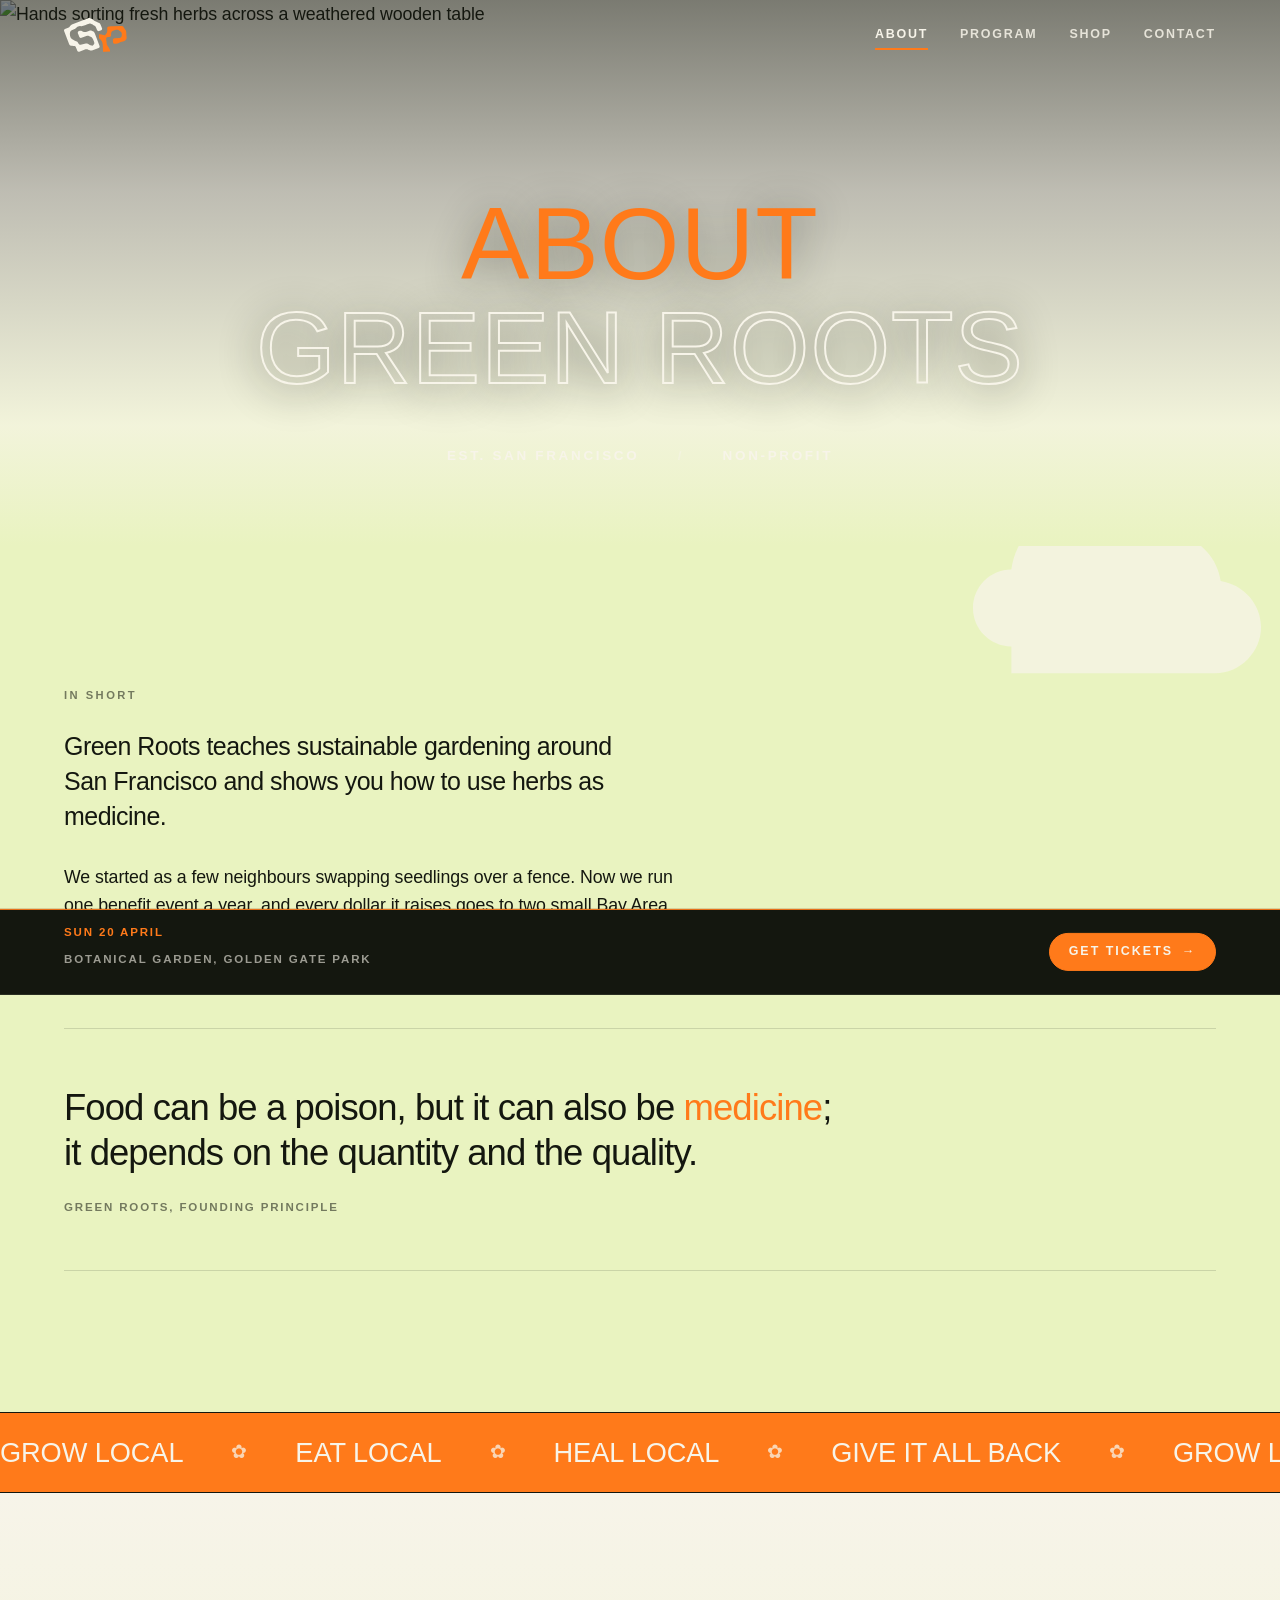
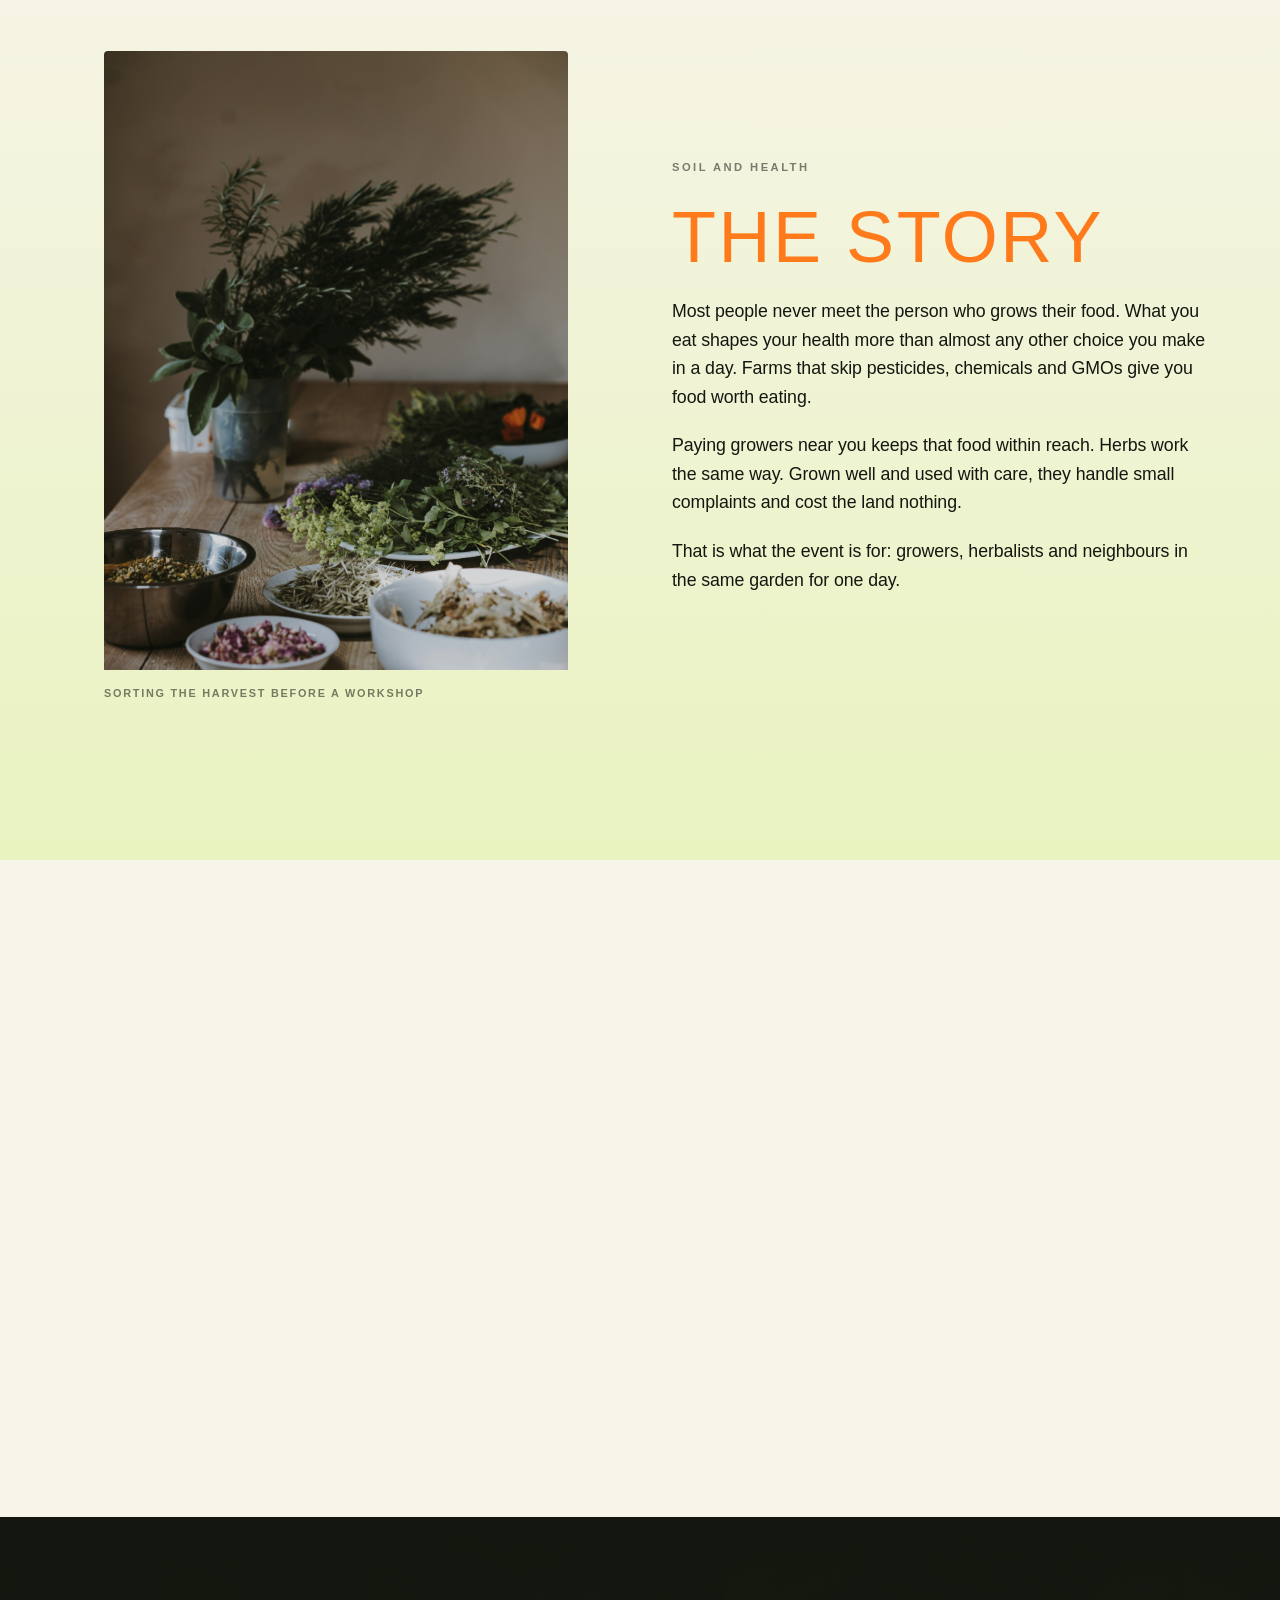
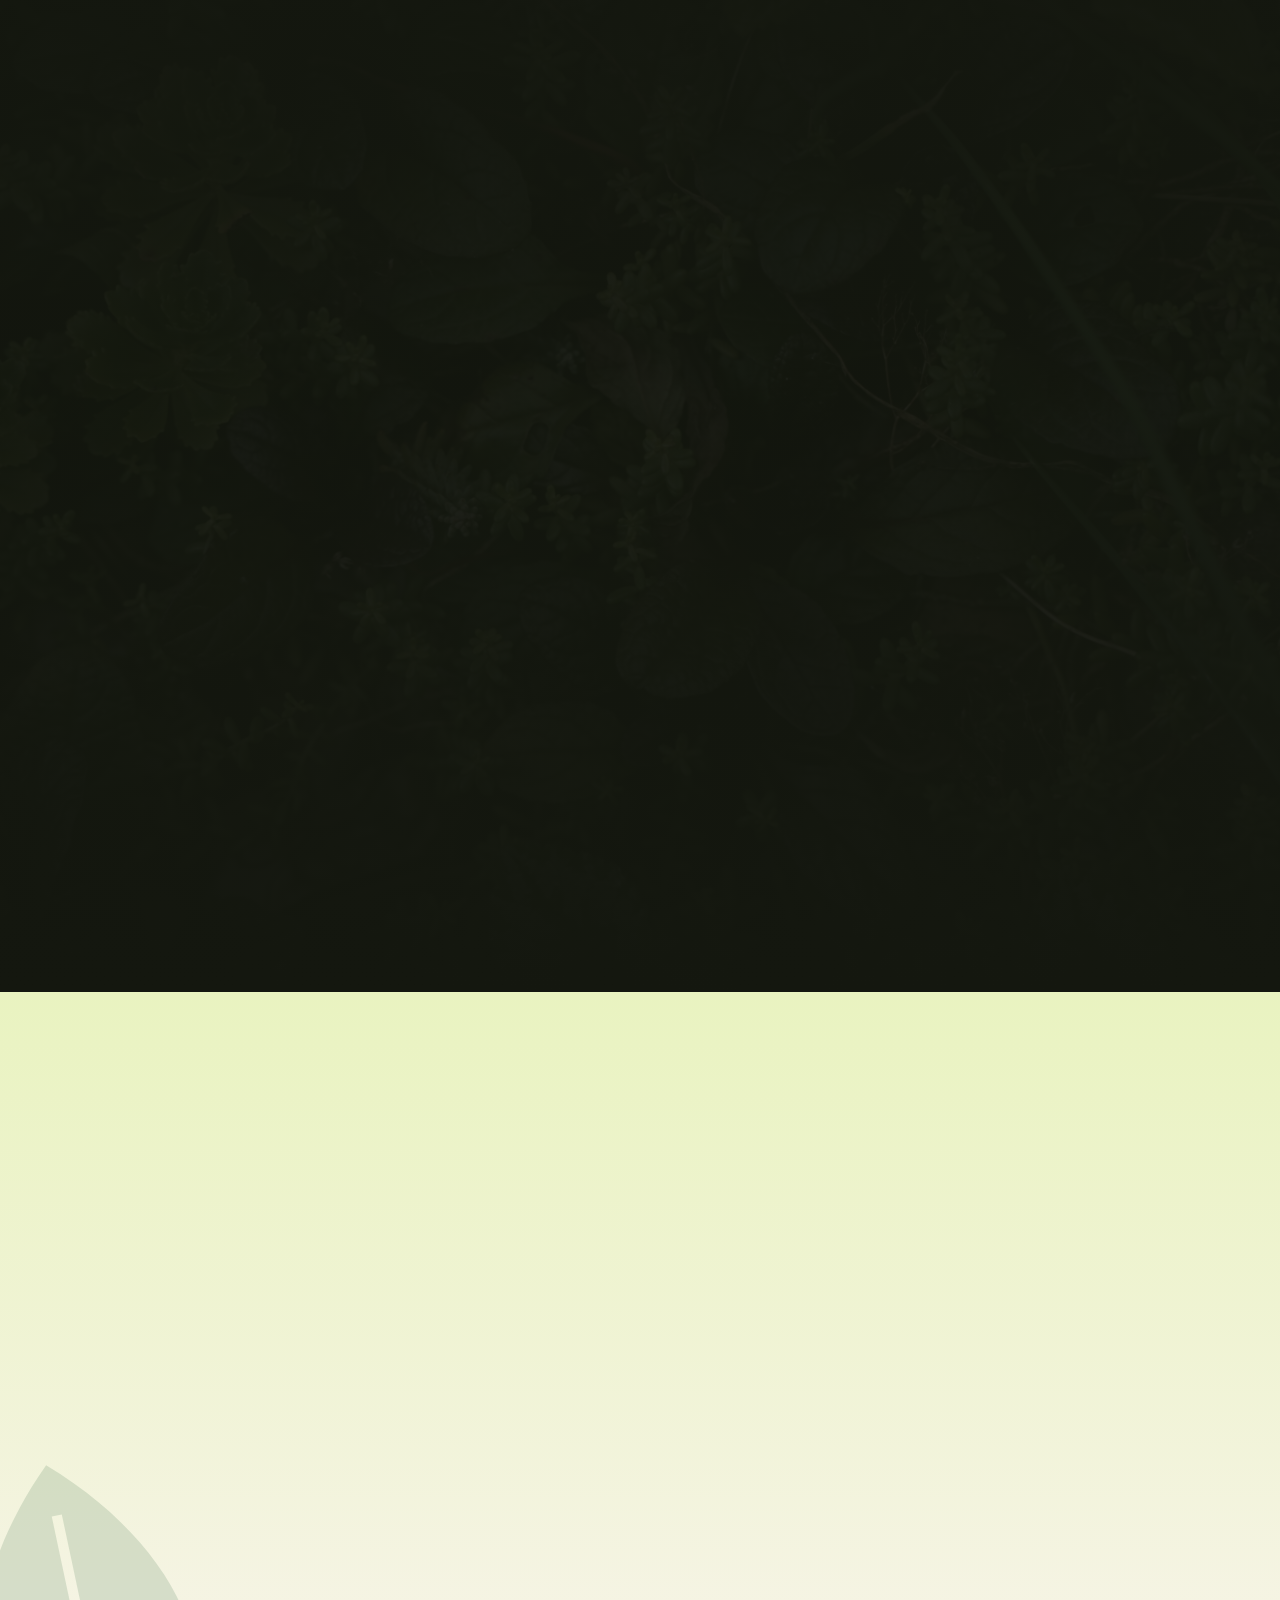
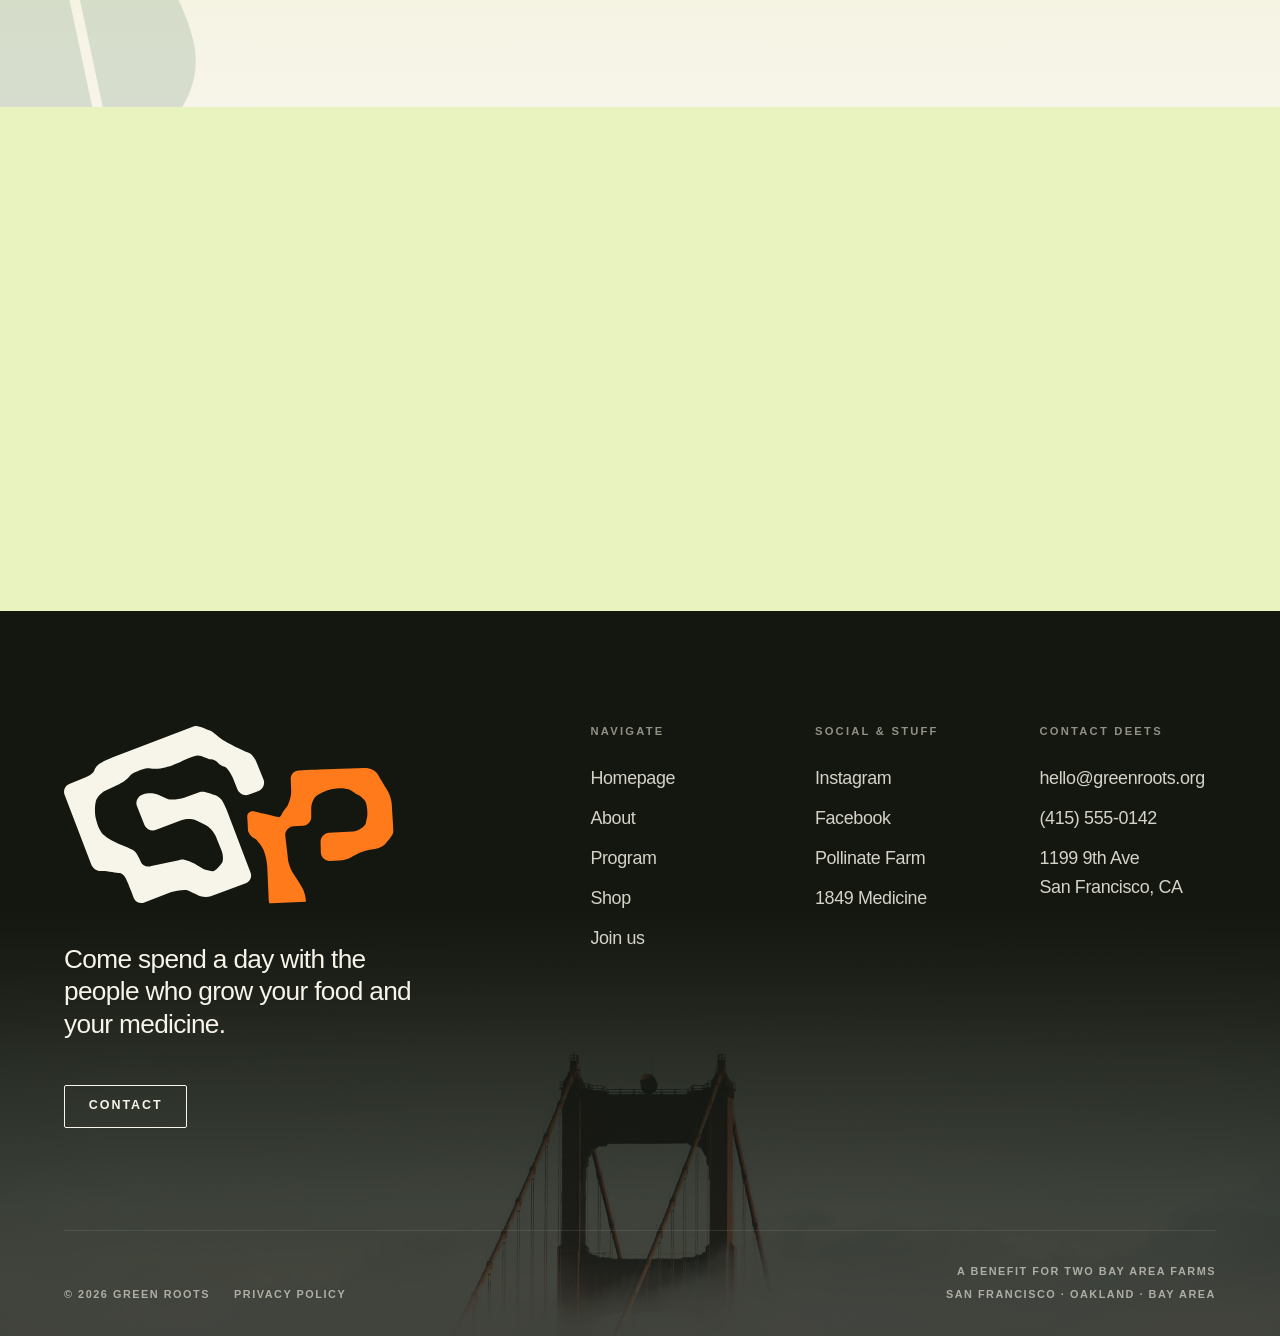
==== about.html @ 8e319bec "commit" ====
<!DOCTYPE html>
<html lang="en">
<head>
<meta charset="utf-8">
<meta name="viewport" content="width=device-width, initial-scale=1">
<title>About Green Roots</title>
<meta name="description" content="Who we are: Green Roots is a Bay Area program for sustainable gardening and medicinal herbs, run with Pollinate Farm & Garden and 1849 Medicine Garden.">

<link rel="preconnect" href="https://use.typekit.net" crossorigin>
<link rel="stylesheet" href="https://use.typekit.net/anp8cvh.css">
<link rel="stylesheet" href="css/style.css">
</head>
<body>

<a class="skip-link" href="#main">Skip to content</a>

<header class="site-header">
  <div class="shell site-header__inner">
    <a class="wordmark" href="index.html"><svg class="logo-mark" viewBox="0 0 403 216" xmlns="http://www.w3.org/2000/svg" aria-hidden="true"><path d="M177.602 40.2857C180.343 40.1155 184.178 41.8651 186.124 44.1801C188.062 46.4888 191.898 48.7928 194.631 49.2989C197.363 49.8049 202.777 58.3507 204.778 63.4679L209.93 76.697C211.926 81.822 217.901 84.8073 223.201 83.3412L236.256 78.3563C241.257 76.054 243.659 70.0044 241.594 64.9007L232.861 43.2488C230.805 38.1515 226.64 33.2227 223.595 32.3083C220.55 31.3938 209.944 26.45 206.105 24.4661C202.275 22.4885 196.08 19.0923 192.357 16.9188C188.634 14.7452 178.912 5.50829 176.008 5.19774C173.104 4.8872 162.658 -1.58758 157.515 0.366983L58.3565 38.0786C53.2131 40.0332 46.4711 43.3689 43.3693 45.4746C40.2676 47.5802 37.2441 51.3341 36.6541 53.8051C36.0641 56.2761 31.4075 59.9788 26.3101 62.0352L6.35926 70.1017C1.26192 72.1582 -1.30574 78.0473 0.662883 83.1892L32.8975 167.425C34.8584 172.56 40.3673 176.262 45.1229 175.642C49.8862 175.027 64.3965 177.989 67.0154 178.016C69.6343 178.043 73.1918 181.023 74.889 184.644C76.5926 188.256 79.5816 195.425 81.5362 200.569L84.3103 207.859C86.2648 213.003 92.0647 215.601 97.2004 213.64L129.188 201.398C134.323 199.437 143.011 198.21 148.491 198.68C148.491 198.68 148.685 198.696 153.961 200.972C159.274 203.265 160.163 203.884 160.163 203.884C164.676 207.034 172.579 208.043 177.735 206.137L220.153 190.411C225.315 188.498 227.923 182.732 225.969 177.589L197.859 103.803C195.898 98.6668 192.831 92.3235 191.033 89.716C189.234 87.1085 185.425 84.3751 182.557 83.6557C179.689 82.9362 169.771 78.1271 164.597 79.9924L145.431 86.9184C140.257 88.7837 131.58 89.6328 126.141 88.8099L114.708 83.5038C109.707 81.2067 101.391 80.8808 96.2267 82.7665L94.8157 83.2823C89.6509 85.168 86.5992 91.0504 88.0449 96.3603L97.6584 120.402C100.157 125.304 106.4 127.722 111.543 125.767L141.982 114.225C147.126 112.271 154.457 112.016 158.281 113.653C162.104 115.29 168.445 118.302 172.374 120.347C176.304 122.393 181.373 128.159 183.655 133.169L191.124 151.604C192.955 156.788 192.969 163.242 191.165 165.938C189.362 168.634 182.836 176.526 180.166 176.006C177.49 175.494 173.03 174.513 170.243 173.821C167.456 173.129 158.998 166.903 156.508 165.988C154.023 165.065 143.886 159.845 139.122 162.585L105.779 169.565C100.676 171.629 94.8374 169.141 92.7873 164.036L92.0299 162.146C89.9798 157.04 86.4793 151.865 84.241 150.64C82.0027 149.414 72.895 145.559 68.8197 143.962C64.7444 142.366 57.6002 138.663 52.9461 135.732C52.9461 135.732 52.0865 135.189 48.5644 132.276C40.7568 125.806 37.9756 109.182 37.9756 109.182C37.0727 103.759 37.3413 95.5769 38.5824 91.0195C39.8299 86.4543 44.9103 80.8026 49.8848 78.4532L67.2347 70.258C72.2093 67.9086 77.8758 63.4544 79.8307 60.3657C81.7856 57.277 95.4231 51.6061 100.908 51.2299C100.908 51.2299 102.1 51.142 107.662 51.7175C123.561 53.3336 144.507 41.901 144.507 41.901C149.339 39.2679 156.859 36.5126 161.225 35.7689C165.591 35.0252 174.857 40.4776 177.598 40.3075L177.602 40.2857Z"/><g clip-path="url(#clip-hdr-a)"><path class="is-accent" d="M236.792 142.304C240.543 147.275 241.913 150.678 241.913 150.678C243.968 155.783 245.858 164.449 246.098 169.944L247.936 211.043C248.176 216.537 252.879 221.296 258.368 221.617L261.338 221.787C266.827 222.108 275.779 221.726 281.22 220.948L282.881 220.705C288.323 219.927 292.861 216.355 292.955 212.777C293.048 209.2 291.702 202.913 289.961 198.795C288.22 194.687 279.726 181.515 277.605 178.565C275.484 175.615 272.745 168.818 271.529 163.456L267.872 132.026C267.972 126.527 272.548 121.742 278.038 121.392L289.477 120.661C294.967 120.311 299.431 115.521 299.411 110.027L299.365 100.04C299.334 94.5356 302.09 87.7288 305.489 84.8975C308.879 82.0667 316.003 78.5821 321.316 77.1586C321.316 77.1586 338.936 72.4242 348.212 78.5347L353.355 81.9233C358.422 83.7937 363.841 88.4713 365.391 92.3173C366.94 96.1633 367.774 103.794 367.223 109.263L365.233 118.689C362.385 123.388 355.558 127.491 350.066 127.801L321.079 129.419C315.588 129.729 310.911 134.478 310.681 139.973L311.038 153.861C311.587 159.332 316.529 163.62 322.024 163.38L332.025 162.943C337.52 162.712 344.646 160.859 347.86 158.827C351.074 156.794 361.959 151.183 367.399 150.365L375.851 149.094C381.291 148.276 387.175 145.506 388.925 142.937C390.696 140.398 399.245 132.196 398.905 126.706L396.925 94.7018C396.585 89.2114 393.903 81.2309 390.975 76.9748C388.046 72.7087 380.928 59.6572 378.304 56.3988C375.679 53.1404 369.033 50.6284 363.536 50.8187L309.045 52.6814C303.548 52.8717 294.556 53.255 289.064 53.5453L284.17 53.7993C278.678 54.0896 274.35 58.8132 274.56 64.3092L275.109 78.699C275.32 84.195 273.162 92.5373 270.315 97.2462C270.315 97.2462 269.401 98.7676 266.283 102.327C264.625 104.221 262.598 110.756 260.24 110.389C256.047 109.722 230.854 103.576 230.854 103.576C225.512 102.269 221.348 105.704 221.608 111.198L222.181 123.384C222.442 128.878 226.898 134.879 232.074 136.725C232.074 136.725 232.765 136.975 236.781 142.294L236.792 142.304Z"/></g><defs><clipPath id="clip-hdr-a"><rect width="167.33" height="176.45" transform="translate(395.5 40.8594) rotate(87.4958)"/></clipPath></defs></svg><span class="sr-only">Green Roots</span></a>

    <nav class="site-nav" id="site-nav" aria-label="Primary">
      <a href="about.html" aria-current="page">About</a>
      <a href="index.html#program">Program</a>
      <a href="index.html#shop">Shop</a>
      <a href="#contact">Contact</a>
    </nav>

    <button class="nav-toggle" type="button" aria-expanded="false" aria-controls="site-nav" aria-label="Menu">
      <span></span>
    </button>
  </div>
</header>

<main id="main">

  <!-- ============================ HERO ============================ -->
  <section class="hero hero--compact">
    <div class="hero__media">
      <img src="img/hero_image.png" alt="Hands sorting fresh herbs across a weathered wooden table" fetchpriority="high">
    </div>

    <div class="shell hero__inner">
      <h1 class="hero__title">
        <span>About</span>
        <span class="is-outline">Green Roots</span>
      </h1>
      <p class="hero__meta"><span>Est. San Francisco</span><span>Non-profit</span></p>
    </div>
  </section>

  <!-- ============================ INTRO ============================ -->
  <section class="band band--lime">
    <svg class="motif motif--fog-tr" viewBox="0 0 200 90" aria-hidden="true">
      <path fill="currentColor" d="M20 70C9 70 0 61 0 50s9-20 20-20C22 13 36 0 53 0c12 0 23 7 29 17 5-4 11-6 18-6 15 0 27 11 29 25 12 2 21 12 21 24 0 13-11 24-24 24H20z"></path>
    </svg>
    <div class="shell">
      <div class="split split--offset">
        <div class="split__body" style="grid-column: 1 / span 7" data-reveal>
          <span class="eyebrow">In short</span>
          <p class="lede">Green Roots teaches sustainable gardening around San&nbsp;Francisco and shows you how to use herbs as medicine.</p>
          <p>We started as a few neighbours swapping seedlings over a fence. Now we run one benefit event a year, and every dollar it raises goes to two small Bay Area farms.</p>
        </div>
      </div>

      <blockquote class="pullquote" style="margin-top: clamp(3rem, 7vw, 5rem)" data-reveal>
        Food can be a poison, but it can also be <em>medicine</em>; it depends on the quantity and the quality.
        <footer>Green Roots, founding principle</footer>
      </blockquote>
    </div>
  </section>

  <div class="marquee" aria-hidden="true">
    <div class="marquee__track">
      <span class="marquee__item">Grow local</span>
      <span class="marquee__item">Eat local</span>
      <span class="marquee__item">Heal local</span>
      <span class="marquee__item">Give it all back</span>
      <span class="marquee__item">Grow local</span>
      <span class="marquee__item">Eat local</span>
      <span class="marquee__item">Heal local</span>
      <span class="marquee__item">Give it all back</span>
    </div>
  </div>

  <!-- ============================ STORY ============================ -->
  <section class="band band--fade-cream">
    <div class="shell">
      <div class="split">
        <div class="split__media" data-reveal>
          <figure class="figure figure--tall">
            <img src="img/rawherbs.jpg" alt="Bowls of dried herbs and cut rosemary and sage on a wooden table">
            <figcaption class="figure__caption">Sorting the harvest before a workshop</figcaption>
          </figure>
        </div>

        <div class="split__body" data-reveal data-reveal-delay="120">
          <span class="eyebrow">Soil and health</span>
          <h2 class="section-title" style="margin-bottom:1.5rem">The story</h2>
          <p>Most people never meet the person who grows their food. What you eat shapes your health more than almost any other choice you make in a day. Farms that skip pesticides, chemicals and GMOs give you food worth eating.</p>
          <p>Paying growers near you keeps that food within reach. Herbs work the same way. Grown well and used with care, they handle small complaints and cost the land nothing.</p>
          <p>That is what the event is for: growers, herbalists and neighbours in the same garden for one day.</p>
        </div>
      </div>
    </div>
  </section>

  <!-- ============================ VALUES ============================ -->
  <section class="band band--cream">
    <div class="shell">
      <div class="band__head band__head--center" data-reveal>
        <span class="eyebrow">How we work</span>
        <h2 class="section-title section-title--green">Our values</h2>
      </div>

      <div class="facts" data-reveal>
        <div class="fact">
          <span class="fact__num">01</span>
          <span class="fact__label">No pesticides, chemicals or GMOs</span>
        </div>
        <div class="fact">
          <span class="fact__num">02</span>
          <span class="fact__label">Permaculture growing methods</span>
        </div>
        <div class="fact">
          <span class="fact__num">03</span>
          <span class="fact__label">Workshops are free to attend</span>
        </div>
        <div class="fact">
          <span class="fact__num">04</span>
          <span class="fact__label">Every dollar back to the farms</span>
        </div>
      </div>
    </div>
  </section>

  <!-- ============================ SPEAKERS ============================ -->
  <section class="band band--ink band--texture" id="speakers">
    <div class="shell">
      <div class="band__head" data-reveal>
        <span class="eyebrow eyebrow--cream">Speakers</span>
        <h2 class="section-title section-title--cream">The people behind it</h2>
      </div>

      <div class="speakers">
        <article class="speaker" data-reveal>
          <div class="speaker__portrait">
            <img src="img/Yolanda Burell.png" alt="Portrait of Yolanda Burell">
          </div>
          <div>
            <h3 class="speaker__name">Yolanda Burell</h3>
            <p class="speaker__role">Farmer · Owner, Pollinate Farm &amp; Garden</p>
            <p>Yolanda farms in Oakland and owns Pollinate Farm &amp; Garden. She grows food, feed and flowers on an urban homestead, and she will show you that a backyard, a balcony or a strip of sidewalk is enough to start with.</p>
            <p>At the event she leads the small-plot growing lecture and the afternoon soil clinic.</p>
          </div>
        </article>

        <article class="speaker" data-reveal data-reveal-delay="140">
          <div class="speaker__portrait">
            <img src="img/Bonnie Rose Weaver.png" alt="Portrait of Bonnie Rose Weaver">
          </div>
          <div>
            <h3 class="speaker__name">Bonnie Rose Weaver</h3>
            <p class="speaker__role">Herbalist · Owner, 1849 Medicine Garden</p>
            <p>Bonnie is a herbalist and owns 1849 Medicine Garden. She grows and wildcrafts the plants she makes medicine from, all within a few miles of the city. She also teaches people to name what is already growing around them.</p>
            <p>At the event she runs herb identification and the tincture-making workshop.</p>
          </div>
        </article>
      </div>
    </div>
  </section>

  <!-- ============================ PARTNERS ============================ -->
  <section class="band band--fade-lime">
    <svg class="motif motif--leaf-bl" viewBox="0 0 100 120" aria-hidden="true">
      <path fill="currentColor" d="M50 2C22 28 8 58 8 82c0 21 19 36 42 36s42-15 42-36C92 58 78 28 50 2zm2 20v94h-4V22h4z"></path>
    </svg>
    <div class="shell">
      <div class="band__head band__head--center" data-reveal>
        <span class="eyebrow">The farms</span>
        <h2 class="section-title">Who we work with</h2>
        <p style="margin:1.5rem auto 0; text-align:center">Ticket and merchandise money goes to these three organizations.</p>
      </div>

      <div class="partners" data-reveal>
        <a class="partner" href="#contact">
          <span class="partner__name">Pollinate Farm &amp; Garden</span>
          <span class="partner__meta">Oakland, CA / Urban farm supply</span>
        </a>
        <a class="partner" href="#contact">
          <span class="partner__name">1849 Medicine Garden</span>
          <span class="partner__meta">San Francisco, CA / Herbal medicine</span>
        </a>
        <a class="partner" href="#contact">
          <span class="partner__name">SF Botanical Garden</span>
          <span class="partner__meta">Golden Gate Park / Host venue</span>
        </a>
      </div>
    </div>
  </section>

  <!-- ============================ JOIN US ============================ -->
  <section class="band band--lime" id="join">
    <div class="shell">
      <div class="join">
        <div class="join__aside" data-reveal>
          <span class="eyebrow">Who it is for</span>
          <p class="join__date">Sunday<br>20 April</p>
          <p style="margin-top:1.25rem"><a class="btn btn--solid" href="index.html#program">See the program <span class="btn__arrow" aria-hidden="true">&rarr;</span></a></p>
        </div>

        <div class="join__body" data-reveal data-reveal-delay="120">
          <p class="lede">Come whether you live here or you are passing through. You need no gardening experience.</p>
          <p>We take over the Botanical Garden in Golden Gate Park for a day of workshops, lectures and activities for every age.</p>
        </div>
      </div>
    </div>
  </section>

</main>

<!-- ============================ FOOTER ============================ -->
<footer class="site-footer" id="contact">
  <div class="site-footer__bridge" aria-hidden="true">
    <img src="img/footer_image.png" alt="">
  </div>

  <div class="shell">
    <div class="footer-top">
      <div class="footer-brand">
        <h2 class="sr-only">Green Roots</h2>
        <svg class="footer-brand__logo" viewBox="0 0 403 216" xmlns="http://www.w3.org/2000/svg" aria-hidden="true"><path d="M177.602 40.2857C180.343 40.1155 184.178 41.8651 186.124 44.1801C188.062 46.4888 191.898 48.7928 194.631 49.2989C197.363 49.8049 202.777 58.3507 204.778 63.4679L209.93 76.697C211.926 81.822 217.901 84.8073 223.201 83.3412L236.256 78.3563C241.257 76.054 243.659 70.0044 241.594 64.9007L232.861 43.2488C230.805 38.1515 226.64 33.2227 223.595 32.3083C220.55 31.3938 209.944 26.45 206.105 24.4661C202.275 22.4885 196.08 19.0923 192.357 16.9188C188.634 14.7452 178.912 5.50829 176.008 5.19774C173.104 4.8872 162.658 -1.58758 157.515 0.366983L58.3565 38.0786C53.2131 40.0332 46.4711 43.3689 43.3693 45.4746C40.2676 47.5802 37.2441 51.3341 36.6541 53.8051C36.0641 56.2761 31.4075 59.9788 26.3101 62.0352L6.35926 70.1017C1.26192 72.1582 -1.30574 78.0473 0.662883 83.1892L32.8975 167.425C34.8584 172.56 40.3673 176.262 45.1229 175.642C49.8862 175.027 64.3965 177.989 67.0154 178.016C69.6343 178.043 73.1918 181.023 74.889 184.644C76.5926 188.256 79.5816 195.425 81.5362 200.569L84.3103 207.859C86.2648 213.003 92.0647 215.601 97.2004 213.64L129.188 201.398C134.323 199.437 143.011 198.21 148.491 198.68C148.491 198.68 148.685 198.696 153.961 200.972C159.274 203.265 160.163 203.884 160.163 203.884C164.676 207.034 172.579 208.043 177.735 206.137L220.153 190.411C225.315 188.498 227.923 182.732 225.969 177.589L197.859 103.803C195.898 98.6668 192.831 92.3235 191.033 89.716C189.234 87.1085 185.425 84.3751 182.557 83.6557C179.689 82.9362 169.771 78.1271 164.597 79.9924L145.431 86.9184C140.257 88.7837 131.58 89.6328 126.141 88.8099L114.708 83.5038C109.707 81.2067 101.391 80.8808 96.2267 82.7665L94.8157 83.2823C89.6509 85.168 86.5992 91.0504 88.0449 96.3603L97.6584 120.402C100.157 125.304 106.4 127.722 111.543 125.767L141.982 114.225C147.126 112.271 154.457 112.016 158.281 113.653C162.104 115.29 168.445 118.302 172.374 120.347C176.304 122.393 181.373 128.159 183.655 133.169L191.124 151.604C192.955 156.788 192.969 163.242 191.165 165.938C189.362 168.634 182.836 176.526 180.166 176.006C177.49 175.494 173.03 174.513 170.243 173.821C167.456 173.129 158.998 166.903 156.508 165.988C154.023 165.065 143.886 159.845 139.122 162.585L105.779 169.565C100.676 171.629 94.8374 169.141 92.7873 164.036L92.0299 162.146C89.9798 157.04 86.4793 151.865 84.241 150.64C82.0027 149.414 72.895 145.559 68.8197 143.962C64.7444 142.366 57.6002 138.663 52.9461 135.732C52.9461 135.732 52.0865 135.189 48.5644 132.276C40.7568 125.806 37.9756 109.182 37.9756 109.182C37.0727 103.759 37.3413 95.5769 38.5824 91.0195C39.8299 86.4543 44.9103 80.8026 49.8848 78.4532L67.2347 70.258C72.2093 67.9086 77.8758 63.4544 79.8307 60.3657C81.7856 57.277 95.4231 51.6061 100.908 51.2299C100.908 51.2299 102.1 51.142 107.662 51.7175C123.561 53.3336 144.507 41.901 144.507 41.901C149.339 39.2679 156.859 36.5126 161.225 35.7689C165.591 35.0252 174.857 40.4776 177.598 40.3075L177.602 40.2857Z"/><g clip-path="url(#clip-ftr-a)"><path class="is-accent" d="M236.792 142.304C240.543 147.275 241.913 150.678 241.913 150.678C243.968 155.783 245.858 164.449 246.098 169.944L247.936 211.043C248.176 216.537 252.879 221.296 258.368 221.617L261.338 221.787C266.827 222.108 275.779 221.726 281.22 220.948L282.881 220.705C288.323 219.927 292.861 216.355 292.955 212.777C293.048 209.2 291.702 202.913 289.961 198.795C288.22 194.687 279.726 181.515 277.605 178.565C275.484 175.615 272.745 168.818 271.529 163.456L267.872 132.026C267.972 126.527 272.548 121.742 278.038 121.392L289.477 120.661C294.967 120.311 299.431 115.521 299.411 110.027L299.365 100.04C299.334 94.5356 302.09 87.7288 305.489 84.8975C308.879 82.0667 316.003 78.5821 321.316 77.1586C321.316 77.1586 338.936 72.4242 348.212 78.5347L353.355 81.9233C358.422 83.7937 363.841 88.4713 365.391 92.3173C366.94 96.1633 367.774 103.794 367.223 109.263L365.233 118.689C362.385 123.388 355.558 127.491 350.066 127.801L321.079 129.419C315.588 129.729 310.911 134.478 310.681 139.973L311.038 153.861C311.587 159.332 316.529 163.62 322.024 163.38L332.025 162.943C337.52 162.712 344.646 160.859 347.86 158.827C351.074 156.794 361.959 151.183 367.399 150.365L375.851 149.094C381.291 148.276 387.175 145.506 388.925 142.937C390.696 140.398 399.245 132.196 398.905 126.706L396.925 94.7018C396.585 89.2114 393.903 81.2309 390.975 76.9748C388.046 72.7087 380.928 59.6572 378.304 56.3988C375.679 53.1404 369.033 50.6284 363.536 50.8187L309.045 52.6814C303.548 52.8717 294.556 53.255 289.064 53.5453L284.17 53.7993C278.678 54.0896 274.35 58.8132 274.56 64.3092L275.109 78.699C275.32 84.195 273.162 92.5373 270.315 97.2462C270.315 97.2462 269.401 98.7676 266.283 102.327C264.625 104.221 262.598 110.756 260.24 110.389C256.047 109.722 230.854 103.576 230.854 103.576C225.512 102.269 221.348 105.704 221.608 111.198L222.181 123.384C222.442 128.878 226.898 134.879 232.074 136.725C232.074 136.725 232.765 136.975 236.781 142.294L236.792 142.304Z"/></g><defs><clipPath id="clip-ftr-a"><rect width="167.33" height="176.45" transform="translate(395.5 40.8594) rotate(87.4958)"/></clipPath></defs></svg>
        <p class="footer-brand__line">Come spend a day with the people who grow your food and your medicine.</p>
        <a class="btn btn--ghost-light btn--square" href="mailto:hello@greenroots.org">Contact</a>
      </div>

      <div class="footer-cols">
        <div class="footer-col">
          <h3>Navigate</h3>
          <ul>
            <li><a href="index.html">Homepage</a></li>
            <li><a href="about.html">About</a></li>
            <li><a href="index.html#program">Program</a></li>
            <li><a href="index.html#shop">Shop</a></li>
            <li><a href="#join">Join us</a></li>
          </ul>
        </div>

        <div class="footer-col">
          <h3>Social &amp; stuff</h3>
          <ul>
            <li><a href="https://instagram.com" rel="noopener">Instagram</a></li>
            <li><a href="https://facebook.com" rel="noopener">Facebook</a></li>
            <li><a href="https://pollinatefarm.com" rel="noopener">Pollinate Farm</a></li>
            <li><a href="https://1849medicinegarden.com" rel="noopener">1849 Medicine</a></li>
          </ul>
        </div>

        <div class="footer-col">
          <h3>Contact deets</h3>
          <ul>
            <li><a href="mailto:hello@greenroots.org">hello@greenroots.org</a></li>
            <li><a href="tel:+14155550142">(415) 555-0142</a></li>
            <li><a href="https://maps.google.com/?q=SF+Botanical+Garden" rel="noopener">1199 9th Ave<br>San Francisco, CA</a></li>
          </ul>
        </div>
      </div>
    </div>

    <div class="footer-bottom">
      <div class="footer-bottom__left">
        <span>&copy; 2026 Green Roots</span>
        <a href="#">Privacy policy</a>
      </div>
      <div class="footer-bottom__right">
        <span>A benefit for two Bay Area farms</span>
        <span>San Francisco · Oakland · Bay Area</span>
      </div>
    </div>
  </div>
</footer>


<div class="ticket-bar" id="ticket-bar" hidden>
  <p class="ticket-bar__what">
    <strong>Sun 20 April</strong>
    <span>Botanical Garden, Golden Gate Park</span>
  </p>
  <a class="btn btn--solid" href="index.html#tickets">Get tickets <span class="btn__arrow" aria-hidden="true">&rarr;</span></a>
</div>

<script src="js/main.js"></script>
</body>
</html>
---- css/style.css ----
/* ==========================================================================
   GREEN ROOTS — Benefit Event
   ========================================================================== */

/* --------------------------------------------------------------------------
   1. Tokens
   -------------------------------------------------------------------------- */
:root {
  --ink: #14170f;
  --ink-soft: #2b3122;
  --cream: #f7f4e9;
  --lime: #e9f3c0;
  --lime-deep: #dcecad;
  --orange: #ff7a1a;
  --orange-deep: #e8620a;
  --green: #1e5b33;
  --fog: #cfe0e2;

  --paper: var(--cream);
  --rule: rgba(20, 23, 15, 0.14);

  /* Typekit kit anp8cvh — am-novecento (display) + noka (text & UI) */
  --font-display: "am-novecento", "Futura", "Century Gothic", sans-serif;
  --font-body: "noka", "Helvetica Neue", Arial, sans-serif;
  /* Label / eyebrow / button face: noka 800, widely tracked */
  --font-mono: "noka", "Helvetica Neue", Arial, sans-serif;

  --gutter: clamp(1.25rem, 5vw, 5rem);
  --measure: 62ch;
  --shell: 1400px;

  --ease: cubic-bezier(0.22, 1, 0.36, 1);
}

/* --------------------------------------------------------------------------
   2. Base
   -------------------------------------------------------------------------- */
*,
*::before,
*::after {
  box-sizing: border-box;
}

html {
  scroll-behavior: smooth;
  -webkit-text-size-adjust: 100%;
}

body {
  margin: 0;
  background: var(--paper);
  color: var(--ink);
  font-family: var(--font-body);
  font-weight: 500;
  font-style: normal;
  font-size: clamp(1rem, 0.95rem + 0.2vw, 1.125rem);
  line-height: 1.6;
  letter-spacing: -0.005em;
  overflow-x: hidden;
}

img {
  display: block;
  max-width: 100%;
  height: auto;
}

a {
  color: inherit;
  text-decoration: none;
}

h1,
h2,
h3 {
  margin: 0;
  font-weight: 400;
  line-height: 0.95;
  letter-spacing: -0.02em;
}

p {
  margin: 0 0 1.15em;
  max-width: var(--measure);
}

p:last-child {
  margin-bottom: 0;
}

strong,
b {
  font-weight: 800;
}

::selection {
  background: var(--orange);
  color: var(--cream);
}

:focus-visible {
  outline: 2px solid var(--orange);
  outline-offset: 4px;
  border-radius: 2px;
}

.shell {
  width: min(100% - var(--gutter) * 2, var(--shell));
  margin-inline: auto;
}

.skip-link {
  position: absolute;
  left: -9999px;
  top: 0;
  z-index: 999;
  padding: 0.75rem 1.25rem;
  background: var(--ink);
  color: var(--cream);
  font-family: var(--font-mono);
  font-weight: 800;
  font-size: 0.75rem;
  text-transform: uppercase;
}

.skip-link:focus {
  left: 1rem;
  top: 1rem;
}

/* --------------------------------------------------------------------------
   3. Typography helpers
   -------------------------------------------------------------------------- */
/* AM Novecento is a geometric all-caps face: it wants a touch of tracking
   and a little more leading than a rounded display face would. */
.display,
.section-title,
.hero__title,
.speaker__name,
.partner__name,
.fact__num,
.join__date,
.footer-brand__mark,
.wordmark,
.marquee__item {
  font-weight: 400;
  font-style: normal;
  font-synthesis: none;
}

.display {
  font-family: var(--font-display);
  text-transform: uppercase;
  letter-spacing: 0.045em;
  line-height: 1;
}

.section-title {
  font-family: var(--font-display);
  font-size: clamp(2.25rem, 6vw, 4.5rem);
  text-transform: uppercase;
  letter-spacing: 0.035em;
  color: var(--orange);
  line-height: 1;
}

.section-title--green {
  color: var(--green);
}

.section-title--cream {
  color: var(--cream);
}

.eyebrow {
  display: block;
  margin: 0 0 1.5rem;
  font-family: var(--font-mono);
  font-weight: 800;
  font-size: 0.7rem;
  letter-spacing: 0.22em;
  text-transform: uppercase;
  color: var(--ink);
  opacity: 0.55;
}

.eyebrow--cream {
  color: var(--cream);
  opacity: 0.5;
}

.lede {
  font-size: clamp(1.15rem, 1rem + 0.7vw, 1.6rem);
  line-height: 1.4;
  letter-spacing: -0.02em;
}

/* --------------------------------------------------------------------------
   4. Buttons
   -------------------------------------------------------------------------- */
.btn {
  --btn-fg: var(--ink);
  --btn-bd: var(--ink);
  display: inline-flex;
  align-items: center;
  gap: 0.7em;
  padding: 0.85em 1.9em;
  border: 1.5px solid var(--btn-bd);
  border-radius: 999px;
  color: var(--btn-fg);
  font-family: var(--font-mono);
  font-weight: 800;
  font-size: 0.78rem;
  letter-spacing: 0.16em;
  text-transform: uppercase;
  white-space: nowrap;
  background: transparent;
  cursor: pointer;
  transition: background 0.35s var(--ease), color 0.35s var(--ease),
    border-color 0.35s var(--ease), transform 0.35s var(--ease);
}

.btn:hover {
  background: var(--btn-bd);
  color: var(--paper);
  transform: translateY(-2px);
}

.btn--solid {
  background: var(--orange);
  border-color: var(--orange);
  color: var(--cream);
}

.btn--solid:hover {
  background: var(--ink);
  border-color: var(--ink);
  color: var(--cream);
}

.btn--ghost-light {
  --btn-fg: var(--cream);
  --btn-bd: var(--cream);
}

.btn--ghost-light:hover {
  background: var(--cream);
  color: var(--ink);
}

.btn--square {
  border-radius: 2px;
}

.btn__arrow {
  transition: transform 0.35s var(--ease);
}

.btn:hover .btn__arrow {
  transform: translateX(4px);
}

/* --------------------------------------------------------------------------
   5. Site header
   -------------------------------------------------------------------------- */
.site-header {
  position: fixed;
  inset: 0 0 auto 0;
  z-index: 100;
  padding: 1.1rem 0;
  color: var(--cream);
  transition: background 0.4s var(--ease), color 0.4s var(--ease),
    padding 0.4s var(--ease), box-shadow 0.4s var(--ease);
}

.site-header.is-stuck {
  padding: 0.65rem 0;
  background: rgba(20, 23, 15, 0.92);
  backdrop-filter: blur(14px);
  box-shadow: 0 1px 0 rgba(247, 244, 233, 0.12);
}

.site-header--solid {
  position: sticky;
  background: var(--ink);
}

.site-header__inner {
  display: flex;
  align-items: center;
  justify-content: space-between;
  gap: 2rem;
}

.wordmark {
  display: inline-flex;
  align-items: center;
  gap: 0.6rem;
  font-family: var(--font-display);
  font-size: 1.05rem;
  letter-spacing: 0.04em;
  text-transform: uppercase;
  color: var(--orange);
}

.logo-mark {
  display: block;
  width: auto;
  height: 34px;
  fill: var(--cream);
  transition: transform 0.5s var(--ease);
}

.logo-mark .is-accent {
  fill: var(--orange);
}

.wordmark:hover .logo-mark {
  transform: rotate(-6deg);
}

.sr-only {
  position: absolute;
  width: 1px;
  height: 1px;
  padding: 0;
  margin: -1px;
  overflow: hidden;
  clip: rect(0, 0, 0, 0);
  white-space: nowrap;
  border: 0;
}

.wordmark span {
  color: currentColor;
}

.site-header .wordmark span {
  color: var(--cream);
}

.site-nav {
  display: flex;
  align-items: center;
  gap: clamp(1rem, 2.5vw, 2.25rem);
}

.site-nav a {
  position: relative;
  font-family: var(--font-mono);
  font-weight: 800;
  font-size: 0.78rem;
  letter-spacing: 0.14em;
  text-transform: uppercase;
  opacity: 0.85;
  transition: opacity 0.25s var(--ease);
}

.site-nav a::after {
  content: "";
  position: absolute;
  left: 0;
  bottom: -5px;
  width: 100%;
  height: 1.5px;
  background: var(--orange);
  transform: scaleX(0);
  transform-origin: right;
  transition: transform 0.35s var(--ease);
}

.site-nav a:hover,
.site-nav a[aria-current="page"] {
  opacity: 1;
}

.site-nav a:hover::after,
.site-nav a[aria-current="page"]::after {
  transform: scaleX(1);
  transform-origin: left;
}

.nav-toggle {
  display: none;
  width: 44px;
  height: 44px;
  padding: 0;
  border: 0;
  background: none;
  color: inherit;
  cursor: pointer;
}

.nav-toggle span,
.nav-toggle span::before,
.nav-toggle span::after {
  display: block;
  width: 22px;
  height: 1.5px;
  background: currentColor;
  transition: transform 0.3s var(--ease), opacity 0.3s var(--ease);
}

.nav-toggle span {
  margin: 0 auto;
  position: relative;
}

.nav-toggle span::before,
.nav-toggle span::after {
  content: "";
  position: absolute;
}

.nav-toggle span::before {
  top: -7px;
}

.nav-toggle span::after {
  top: 7px;
}

.nav-toggle[aria-expanded="true"] span {
  background: transparent;
}

.nav-toggle[aria-expanded="true"] span::before {
  transform: translateY(7px) rotate(45deg);
}

.nav-toggle[aria-expanded="true"] span::after {
  transform: translateY(-7px) rotate(-45deg);
}

/* --------------------------------------------------------------------------
   6. Hero
   -------------------------------------------------------------------------- */
.hero {
  position: relative;
  min-height: clamp(600px, 92vh, 940px);
  display: flex;
  align-items: center;
  justify-content: center;
  padding: 8rem 0 6rem;
  overflow: hidden;
  isolation: isolate;
}

.hero__media {
  position: absolute;
  inset: 0;
  z-index: -2;
}

.hero__media img {
  width: 100%;
  height: 100%;
  object-fit: cover;
  object-position: center 40%;
}

.hero__media::after {
  content: "";
  position: absolute;
  inset: 0;
  background: linear-gradient(
    180deg,
    rgba(20, 23, 15, 0.55) 0%,
    rgba(20, 23, 15, 0.25) 35%,
    rgba(233, 243, 192, 0.35) 78%,
    var(--lime) 100%
  );
}

.hero__inner {
  position: relative;
  text-align: center;
  color: var(--cream);
}

/* Hero paragraphs are layout, not prose — free them from the reading measure */
.hero__inner p {
  max-width: none;
}

.hero__title {
  font-family: var(--font-display);
  font-size: clamp(2.5rem, 8.6vw, 7.5rem);
  line-height: 1.02;
  text-transform: uppercase;
  letter-spacing: 0.01em;
  color: var(--orange);
  text-shadow: 0 6px 40px rgba(20, 23, 15, 0.45);
}

.hero__title span {
  display: block;
}

.hero__title .is-outline {
  color: transparent;
  -webkit-text-stroke: 2px var(--cream);
}

.hero__meta {
  display: flex;
  flex-wrap: wrap;
  align-items: center;
  justify-content: center;
  gap: 0.75rem clamp(1rem, 3vw, 2.5rem);
  margin-top: clamp(1.5rem, 4vw, 2.75rem);
  font-family: var(--font-mono);
  font-weight: 800;
  font-size: clamp(0.7rem, 0.6rem + 0.3vw, 0.85rem);
  letter-spacing: 0.2em;
  text-transform: uppercase;
}

.hero__meta span:not(:last-child)::after {
  content: "/";
  margin-left: clamp(1rem, 3vw, 2.5rem);
  opacity: 0.5;
}

.hero__cta {
  margin-top: clamp(2rem, 4vw, 3rem);
}

.hero__scroll {
  position: absolute;
  left: 50%;
  bottom: 2rem;
  transform: translateX(-50%);
  font-family: var(--font-mono);
  font-weight: 800;
  font-size: 0.65rem;
  letter-spacing: 0.24em;
  text-transform: uppercase;
  color: var(--ink);
  opacity: 0.5;
}

.hero__scroll::after {
  content: "";
  display: block;
  width: 1px;
  height: 34px;
  margin: 0.6rem auto 0;
  background: currentColor;
  animation: scroll-hint 2.4s var(--ease) infinite;
  transform-origin: top;
}

@keyframes scroll-hint {
  0%,
  100% {
    transform: scaleY(0.3);
    opacity: 0.3;
  }
  50% {
    transform: scaleY(1);
    opacity: 1;
  }
}

/* Compact hero for interior pages */
.hero--compact {
  min-height: 60vh;
  padding: 12rem 0 5rem;
}

.hero--compact .hero__media img {
  object-position: center 55%;
}

.hero--compact .hero__title {
  font-size: clamp(2.75rem, 8vw, 7rem);
}

/* --------------------------------------------------------------------------
   7. Sections & bands
   -------------------------------------------------------------------------- */
.band {
  position: relative;
  padding: clamp(4.5rem, 11vw, 9.5rem) 0;
}

.band--lime {
  background: var(--lime);
}

.band--fade-lime {
  background: linear-gradient(180deg, var(--lime) 0%, var(--cream) 100%);
}

.band--fade-cream {
  background: linear-gradient(180deg, var(--cream) 0%, var(--lime) 100%);
}

.band--cream {
  background: var(--cream);
}

.band--ink {
  background: var(--ink);
  color: var(--cream);
}

/* Ground-cover photo bedded into the dark band */
.band--texture::before {
  content: "";
  position: absolute;
  inset: 0;
  z-index: 0;
  background: url("../img/herbs.jpg") center / cover no-repeat;
  opacity: 0.3;
}

.band--texture::after {
  content: "";
  position: absolute;
  inset: 0;
  z-index: 0;
  background: linear-gradient(
    180deg,
    var(--ink) 0%,
    rgba(20, 23, 15, 0.72) 45%,
    var(--ink) 100%
  );
}

.band--ink .eyebrow {
  color: var(--cream);
  opacity: 0.5;
}

.band__head {
  margin-bottom: clamp(2.5rem, 6vw, 4.5rem);
}

.band__head--center {
  text-align: center;
}

.band__head--center .eyebrow {
  margin-inline: auto;
}

.split {
  display: grid;
  grid-template-columns: repeat(12, 1fr);
  gap: clamp(2rem, 5vw, 4.5rem);
  align-items: center;
}

.split__media {
  grid-column: span 6;
}

.split__body {
  grid-column: span 6;
}

.split--reverse .split__media {
  order: 2;
}

.split--offset .split__media {
  grid-column: span 5;
}

.split--offset .split__body {
  grid-column: 7 / span 6;
}

.figure {
  position: relative;
  overflow: hidden;
  border-radius: 4px;
}

.figure img {
  width: 100%;
  aspect-ratio: 4 / 3;
  object-fit: cover;
  transition: transform 1.2s var(--ease);
}

.figure:hover img {
  transform: scale(1.04);
}

.figure__caption {
  margin-top: 0.9rem;
  font-family: var(--font-mono);
  font-weight: 800;
  font-size: 0.68rem;
  letter-spacing: 0.16em;
  text-transform: uppercase;
  opacity: 0.55;
}

.figure--tall img {
  aspect-ratio: 3 / 4;
}

/* Two-column running text (the "Importance" block) */
.columns {
  column-count: 2;
  column-gap: clamp(2rem, 5vw, 4.5rem);
}

.columns p {
  max-width: none;
}

/* Lead-in on the first paragraph instead of a drop cap — the display face
   has no glyphs that survive being blown up to 3em on their own. */
.columns p:first-child {
  font-size: 1.15em;
  line-height: 1.45;
  letter-spacing: -0.015em;
}

/* Pull quote */
.pullquote {
  margin: 0;
  padding: clamp(2rem, 5vw, 3.5rem) 0;
  border-top: 1px solid var(--rule);
  border-bottom: 1px solid var(--rule);
  font-size: clamp(1.35rem, 1rem + 1.6vw, 2.4rem);
  line-height: 1.25;
  letter-spacing: -0.025em;
  text-wrap: balance;
}

.pullquote em {
  font-style: normal;
  color: var(--orange);
}

.pullquote footer {
  margin-top: 1.5rem;
  font-family: var(--font-mono);
  font-weight: 800;
  font-size: 0.72rem;
  letter-spacing: 0.16em;
  text-transform: uppercase;
  opacity: 0.55;
}

/* --------------------------------------------------------------------------
   8. Facts strip
   -------------------------------------------------------------------------- */
.facts {
  display: grid;
  grid-template-columns: repeat(auto-fit, minmax(200px, 1fr));
  gap: 1px;
  background: var(--rule);
  border-block: 1px solid var(--rule);
}

.fact {
  padding: clamp(1.75rem, 4vw, 2.75rem) clamp(1rem, 2vw, 2rem);
  background: var(--paper);
}

.band--lime .fact {
  background: var(--lime);
}

.fact__num {
  display: block;
  font-family: var(--font-display);
  font-size: clamp(2rem, 4vw, 3.25rem);
  color: var(--orange);
  line-height: 1;
}

.fact__label {
  display: block;
  margin-top: 0.75rem;
  font-family: var(--font-mono);
  font-weight: 800;
  font-size: 0.7rem;
  letter-spacing: 0.16em;
  text-transform: uppercase;
  opacity: 0.6;
}

/* --------------------------------------------------------------------------
   9. Speakers
   -------------------------------------------------------------------------- */
.speakers {
  display: grid;
  grid-template-columns: repeat(auto-fit, minmax(280px, 1fr));
  gap: clamp(2rem, 5vw, 4rem);
}

.speaker {
  display: flex;
  flex-direction: column;
  gap: 1.5rem;
}

.speaker__portrait {
  position: relative;
  width: 100%;
  max-width: 320px;
  aspect-ratio: 1;
  border-radius: 50%;
  overflow: hidden;
  background: var(--lime-deep);
}

.speaker__portrait::after {
  content: "";
  position: absolute;
  inset: 0;
  border-radius: 50%;
  box-shadow: inset 0 0 0 1.5px rgba(20, 23, 15, 0.15);
}

.speaker__portrait img {
  width: 100%;
  height: 100%;
  object-fit: cover;
  transition: transform 0.9s var(--ease);
}

.speaker:hover .speaker__portrait img {
  transform: scale(1.05);
}

.speaker__name {
  font-family: var(--font-display);
  font-size: clamp(1.5rem, 2.5vw, 2.25rem);
  text-transform: uppercase;
  letter-spacing: 0.04em;
  color: var(--green);
}

.band--ink .speaker__name {
  color: var(--orange);
}

.speaker__role {
  margin: 0.5rem 0 1rem;
  font-family: var(--font-mono);
  font-weight: 800;
  font-size: 0.7rem;
  letter-spacing: 0.16em;
  text-transform: uppercase;
  opacity: 0.6;
}

/* --------------------------------------------------------------------------
   10. Marquee
   -------------------------------------------------------------------------- */
.marquee {
  overflow: hidden;
  padding: 1.1rem 0;
  background: var(--orange);
  color: var(--cream);
  border-block: 1.5px solid var(--ink);
  user-select: none;
}

.marquee__track {
  display: flex;
  width: max-content;
  gap: 3rem;
  animation: marquee 38s linear infinite;
}

.marquee:hover .marquee__track {
  animation-play-state: paused;
}

.marquee__item {
  display: flex;
  align-items: center;
  gap: 3rem;
  font-family: var(--font-display);
  font-size: clamp(1rem, 2.2vw, 1.7rem);
  text-transform: uppercase;
  white-space: nowrap;
}

.marquee__item::after {
  content: "✿";
  font-family: var(--font-body);
  font-size: 0.7em;
  opacity: 0.75;
}

@keyframes marquee {
  to {
    transform: translateX(-50%);
  }
}

/* --------------------------------------------------------------------------
   11. Programme rail — horizontal scroll, editorial column spread
   -------------------------------------------------------------------------- */
.rail {
  /* full-bleed out of .shell so columns run off the right edge */
  width: 100vw;
  margin-left: calc(50% - 50vw);
  padding-inline: var(--gutter);
  overflow-x: auto;
  overscroll-behavior-x: contain;
  scroll-snap-type: x proximity;
  scrollbar-width: thin;
  scrollbar-color: var(--orange) transparent;
  cursor: grab;
}

.rail:active {
  cursor: grabbing;
}

.rail::-webkit-scrollbar {
  height: 3px;
}

.rail::-webkit-scrollbar-track {
  background: var(--rule);
}

.rail::-webkit-scrollbar-thumb {
  background: var(--orange);
}

.rail__track {
  display: flex;
  width: max-content;
  border-top: 1.5px solid var(--ink);
  border-bottom: 1.5px solid var(--ink);
}

.band--ink .rail__track {
  border-color: rgba(247, 244, 233, 0.35);
}

.rail-card {
  position: relative;
  flex: 0 0 clamp(215px, 19vw, 265px);
  display: flex;
  flex-direction: column;
  gap: 0.75rem;
  padding: 1rem 1.4rem 2.25rem 0;
  margin-right: 1.4rem;
  border-top: 3px solid var(--ink);
  scroll-snap-align: start;
  transition: color 0.35s var(--ease);
}

.band--ink .rail-card {
  border-color: var(--cream);
}

.rail-card:hover {
  color: var(--orange);
}

/* Date stamp: small weekday tucked under a very large hour numeral */
.rail-card__stamp {
  display: flex;
  align-items: flex-end;
  gap: 0.5rem;
  margin-bottom: 0.25rem;
}

.rail-card__day {
  padding-bottom: 0.65rem;
  font-family: var(--font-mono);
  font-weight: 800;
  font-size: 0.7rem;
  letter-spacing: 0.1em;
  text-transform: uppercase;
  opacity: 0.75;
}

.rail-card__hour {
  font-family: var(--font-display);
  font-weight: 400;
  font-size: clamp(3.25rem, 6vw, 4.75rem);
  line-height: 0.8;
  letter-spacing: -0.01em;
}

.rail-card__time {
  font-family: var(--font-mono);
  font-weight: 800;
  font-size: 0.72rem;
  letter-spacing: 0.1em;
  opacity: 0.75;
}

.rail-card__title {
  margin: 0;
  font-family: var(--font-body);
  font-weight: 800;
  font-size: 0.95rem;
  line-height: 1.3;
  letter-spacing: -0.01em;
}

.rail-card__note {
  margin: 0;
  max-width: none;
  font-size: 0.88rem;
  line-height: 1.4;
  opacity: 0.7;
}

.rail-card__where {
  margin-top: auto;
  padding-top: 1rem;
  font-family: var(--font-mono);
  font-weight: 800;
  font-size: 0.62rem;
  letter-spacing: 0.16em;
  text-transform: uppercase;
  opacity: 0.45;
}

.rail-hint {
  display: flex;
  align-items: center;
  gap: 0.6rem;
  margin-top: 1.5rem;
  font-family: var(--font-mono);
  font-weight: 800;
  font-size: 0.65rem;
  letter-spacing: 0.2em;
  text-transform: uppercase;
  opacity: 0.5;
}

.rail-hint::before {
  content: "↙↙";
  letter-spacing: -0.1em;
  opacity: 0.8;
}

.rail:focus-visible {
  outline: 2px solid var(--orange);
  outline-offset: 6px;
}

/* --------------------------------------------------------------------------
   12. Join-us CTA
   -------------------------------------------------------------------------- */
.join {
  display: grid;
  grid-template-columns: repeat(12, 1fr);
  gap: clamp(1.5rem, 4vw, 3.5rem);
  align-items: start;
}

.join__aside {
  grid-column: span 4;
}

.join__body {
  grid-column: 6 / span 7;
}

.join__date {
  font-family: var(--font-display);
  font-size: clamp(1.75rem, 3.5vw, 3rem);
  text-transform: uppercase;
  color: var(--orange);
  line-height: 0.95;
}

/* --------------------------------------------------------------------------
   12b. Tickets — tiered cards with badges
   -------------------------------------------------------------------------- */
.tiers {
  display: grid;
  grid-template-columns: repeat(auto-fit, minmax(230px, 1fr));
  gap: 1px;
  background: var(--rule);
  border: 1.5px solid var(--ink);
}

.band--ink .tiers {
  background: rgba(247, 244, 233, 0.22);
  border-color: rgba(247, 244, 233, 0.35);
}

.tier {
  display: flex;
  flex-direction: column;
  gap: 0.9rem;
  padding: clamp(1.75rem, 3.5vw, 2.5rem) clamp(1.25rem, 2.5vw, 1.75rem);
  background: var(--paper);
  transition: background 0.4s var(--ease), color 0.4s var(--ease);
}

.band--lime .tier,
.band--fade-lime .tier {
  background: var(--lime);
}

.band--ink .tier {
  background: var(--ink);
}

.tier:hover {
  background: var(--orange);
  color: var(--cream);
}

.tier__badge {
  align-self: flex-start;
  padding: 0.4em 0.9em;
  border: 1.5px solid currentColor;
  border-radius: 999px;
  font-family: var(--font-mono);
  font-weight: 800;
  font-size: 0.6rem;
  letter-spacing: 0.18em;
  text-transform: uppercase;
  opacity: 0.7;
}

.tier--featured .tier__badge {
  background: var(--green);
  border-color: var(--green);
  color: var(--cream);
  opacity: 1;
}

.tier__price {
  font-family: var(--font-display);
  font-size: clamp(2rem, 4vw, 3rem);
  line-height: 1;
  letter-spacing: 0.02em;
  color: var(--orange);
}

.tier:hover .tier__price {
  color: var(--cream);
}

.tier__name {
  font-family: var(--font-mono);
  font-weight: 800;
  font-size: 0.7rem;
  letter-spacing: 0.16em;
  text-transform: uppercase;
}

.tier__what {
  margin: 0;
  max-width: none;
  font-size: 0.9rem;
  line-height: 1.5;
  opacity: 0.7;
}

.tier:hover .tier__what {
  opacity: 0.95;
}

.tier__cta {
  margin-top: auto;
  padding-top: 1.25rem;
  font-family: var(--font-mono);
  font-weight: 800;
  font-size: 0.68rem;
  letter-spacing: 0.16em;
  text-transform: uppercase;
}

.tier__cta span {
  display: inline-block;
  transition: transform 0.35s var(--ease);
}

.tier:hover .tier__cta span {
  transform: translateX(5px);
}

/* --------------------------------------------------------------------------
   12c. Sticky ticket bar
   -------------------------------------------------------------------------- */
.ticket-bar {
  position: fixed;
  inset: auto 0 0 0;
  z-index: 90;
  display: flex;
  align-items: center;
  justify-content: space-between;
  gap: 1.5rem;
  padding: 0.85rem var(--gutter);
  background: var(--ink);
  color: var(--cream);
  border-top: 1.5px solid var(--orange);
  transform: translateY(110%);
  transition: transform 0.5s var(--ease);
}

.ticket-bar.is-visible {
  transform: none;
}

.ticket-bar__what {
  display: flex;
  flex-wrap: wrap;
  align-items: baseline;
  gap: 0.5rem 1.5rem;
  font-family: var(--font-mono);
  font-weight: 800;
  font-size: 0.72rem;
  letter-spacing: 0.16em;
  text-transform: uppercase;
}

.ticket-bar__what strong {
  color: var(--orange);
}

.ticket-bar__what span {
  opacity: 0.6;
}

.ticket-bar .btn {
  padding: 0.65em 1.5em;
}

/* --------------------------------------------------------------------------
   12d. Decorative motifs — fog and botanicals
   -------------------------------------------------------------------------- */
.band {
  overflow: clip;
}

.motif {
  position: absolute;
  z-index: 0;
  pointer-events: none;
  opacity: 0.5;
}

.band > .shell {
  position: relative;
  z-index: 1;
}

.motif--fog-tr {
  top: -4%;
  right: -6%;
  width: clamp(220px, 30vw, 460px);
  color: var(--cream);
  opacity: 0.75;
}

.motif--leaf-bl {
  bottom: -8%;
  left: -4%;
  width: clamp(160px, 20vw, 300px);
  color: var(--green);
  opacity: 0.14;
  transform: rotate(-12deg);
}

.motif--spot-r {
  top: 12%;
  right: 3%;
  width: clamp(90px, 11vw, 170px);
  color: var(--orange);
  opacity: 0.18;
}

/* --------------------------------------------------------------------------
   13. Partners
   -------------------------------------------------------------------------- */
.partners {
  display: grid;
  grid-template-columns: repeat(auto-fit, minmax(240px, 1fr));
  gap: 1px;
  background: var(--rule);
  border: 1px solid var(--rule);
}

.partner {
  display: flex;
  flex-direction: column;
  gap: 0.4rem;
  padding: clamp(2rem, 4vw, 3rem);
  background: var(--paper);
  transition: background 0.35s var(--ease), color 0.35s var(--ease);
}

.band--lime .partner {
  background: var(--lime);
}

.partner:hover {
  background: var(--ink);
  color: var(--cream);
}

.partner__name {
  font-family: var(--font-display);
  font-size: clamp(1.1rem, 1.8vw, 1.5rem);
  text-transform: uppercase;
  color: var(--green);
}

.partner:hover .partner__name {
  color: var(--orange);
}

.partner__meta {
  font-family: var(--font-mono);
  font-weight: 800;
  font-size: 0.68rem;
  letter-spacing: 0.15em;
  text-transform: uppercase;
  opacity: 0.6;
}

/* --------------------------------------------------------------------------
   14. Footer — Juice-inspired
   -------------------------------------------------------------------------- */
.site-footer {
  position: relative;
  padding: clamp(4rem, 9vw, 8rem) 0 2rem;
  background: var(--ink);
  color: var(--cream);
  overflow: hidden;
  isolation: isolate;
}

.site-footer__bridge {
  position: absolute;
  inset: auto 0 0 0;
  z-index: -1;
  opacity: 0.22;
  mask-image: linear-gradient(180deg, transparent 0%, #000 70%);
  -webkit-mask-image: linear-gradient(180deg, transparent 0%, #000 70%);
}

.site-footer__bridge img {
  width: 100%;
  height: clamp(280px, 34vw, 520px);
  object-fit: cover;
  object-position: center 65%;
  filter: grayscale(0.35) contrast(1.05);
}

.footer-top {
  display: grid;
  grid-template-columns: minmax(0, 1.15fr) minmax(0, 1.6fr);
  gap: clamp(2.5rem, 6vw, 5rem);
  padding-bottom: clamp(3rem, 8vw, 7rem);
}

.footer-brand__logo {
  display: block;
  width: clamp(200px, 26vw, 340px);
  height: auto;
  fill: var(--cream);
}

.footer-brand__logo .is-accent {
  fill: var(--orange);
}

.footer-brand__line {
  margin: clamp(1.5rem, 3vw, 2.5rem) 0 clamp(1.75rem, 4vw, 2.75rem);
  max-width: 26ch;
  font-size: clamp(1.15rem, 1rem + 0.8vw, 1.75rem);
  line-height: 1.25;
  letter-spacing: -0.025em;
}

.footer-cols {
  display: grid;
  grid-template-columns: repeat(3, minmax(0, 1fr));
  gap: clamp(1.5rem, 4vw, 3rem);
}

.footer-col h3 {
  margin-bottom: 1.75rem;
  font-family: var(--font-mono);
  font-weight: 800;
  font-size: 0.7rem;
  letter-spacing: 0.2em;
  text-transform: uppercase;
  opacity: 0.55;
}

.footer-col ul {
  margin: 0;
  padding: 0;
  list-style: none;
  display: flex;
  flex-direction: column;
  gap: 0.7rem;
}

.footer-col a {
  display: inline-block;
  font-size: clamp(1rem, 1.4vw, 1.25rem);
  letter-spacing: -0.02em;
  opacity: 0.85;
  transition: opacity 0.25s var(--ease), transform 0.35s var(--ease),
    color 0.25s var(--ease);
}

.footer-col a:hover {
  opacity: 1;
  color: var(--orange);
  transform: translateX(4px);
}

.footer-bottom {
  display: flex;
  flex-wrap: wrap;
  align-items: flex-end;
  justify-content: space-between;
  gap: 1.5rem;
  padding-top: 2rem;
  border-top: 1px solid rgba(247, 244, 233, 0.16);
  font-family: var(--font-mono);
  font-weight: 800;
  font-size: 0.68rem;
  letter-spacing: 0.14em;
  text-transform: uppercase;
  opacity: 0.6;
}

.footer-bottom__left {
  display: flex;
  flex-wrap: wrap;
  gap: 1.5rem;
}

.footer-bottom__right {
  text-align: right;
  display: flex;
  flex-direction: column;
  gap: 0.35rem;
}

/* --------------------------------------------------------------------------
   15. Reveal animation
   -------------------------------------------------------------------------- */
[data-reveal] {
  opacity: 0;
  transform: translateY(28px);
  transition: opacity 0.9s var(--ease), transform 0.9s var(--ease);
}

[data-reveal].is-visible {
  opacity: 1;
  transform: none;
}

/* --------------------------------------------------------------------------
   16. Responsive
   -------------------------------------------------------------------------- */
@media (max-width: 900px) {
  .split__media,
  .split__body,
  .split--offset .split__media,
  .split--offset .split__body {
    grid-column: 1 / -1;
  }

  .split--reverse .split__media {
    order: 0;
  }

  .columns {
    column-count: 1;
  }

  .join__aside,
  .join__body {
    grid-column: 1 / -1;
  }

  .footer-top {
    grid-template-columns: 1fr;
  }

  .footer-cols {
    grid-template-columns: repeat(2, 1fr);
  }

  .rail-card {
    flex-basis: clamp(165px, 46vw, 210px);
  }

  .rail-card__vert {
    height: clamp(220px, 52vw, 300px);
  }
}

@media (max-width: 720px) {
  .nav-toggle {
    display: block;
  }

  .site-nav {
    position: fixed;
    inset: 0;
    flex-direction: column;
    align-items: center;
    justify-content: center;
    gap: 2rem;
    background: var(--ink);
    color: var(--cream);
    clip-path: circle(0% at calc(100% - 2.5rem) 2.5rem);
    transition: clip-path 0.6s var(--ease);
  }

  .site-nav.is-open {
    clip-path: circle(150% at calc(100% - 2.5rem) 2.5rem);
  }

  .site-nav a {
    font-family: var(--font-display);
    font-size: 2rem;
    letter-spacing: 0.02em;
  }

  .nav-toggle {
    position: relative;
    z-index: 2;
  }

  .footer-cols {
    grid-template-columns: 1fr;
    gap: 2.5rem;
  }

  .footer-bottom__right {
    text-align: left;
  }

  .ticket-bar {
    padding: 0.7rem 1rem;
    gap: 1rem;
  }

  .ticket-bar__what {
    font-size: 0.62rem;
    letter-spacing: 0.1em;
  }

  .ticket-bar__what span {
    display: none;
  }

  .motif--spot-r,
  .motif--leaf-bl {
    display: none;
  }
}

@media (prefers-reduced-motion: reduce) {
  html {
    scroll-behavior: auto;
  }

  *,
  *::before,
  *::after {
    animation-duration: 0.01ms !important;
    animation-iteration-count: 1 !important;
    transition-duration: 0.01ms !important;
  }

  [data-reveal] {
    opacity: 1;
    transform: none;
  }
}
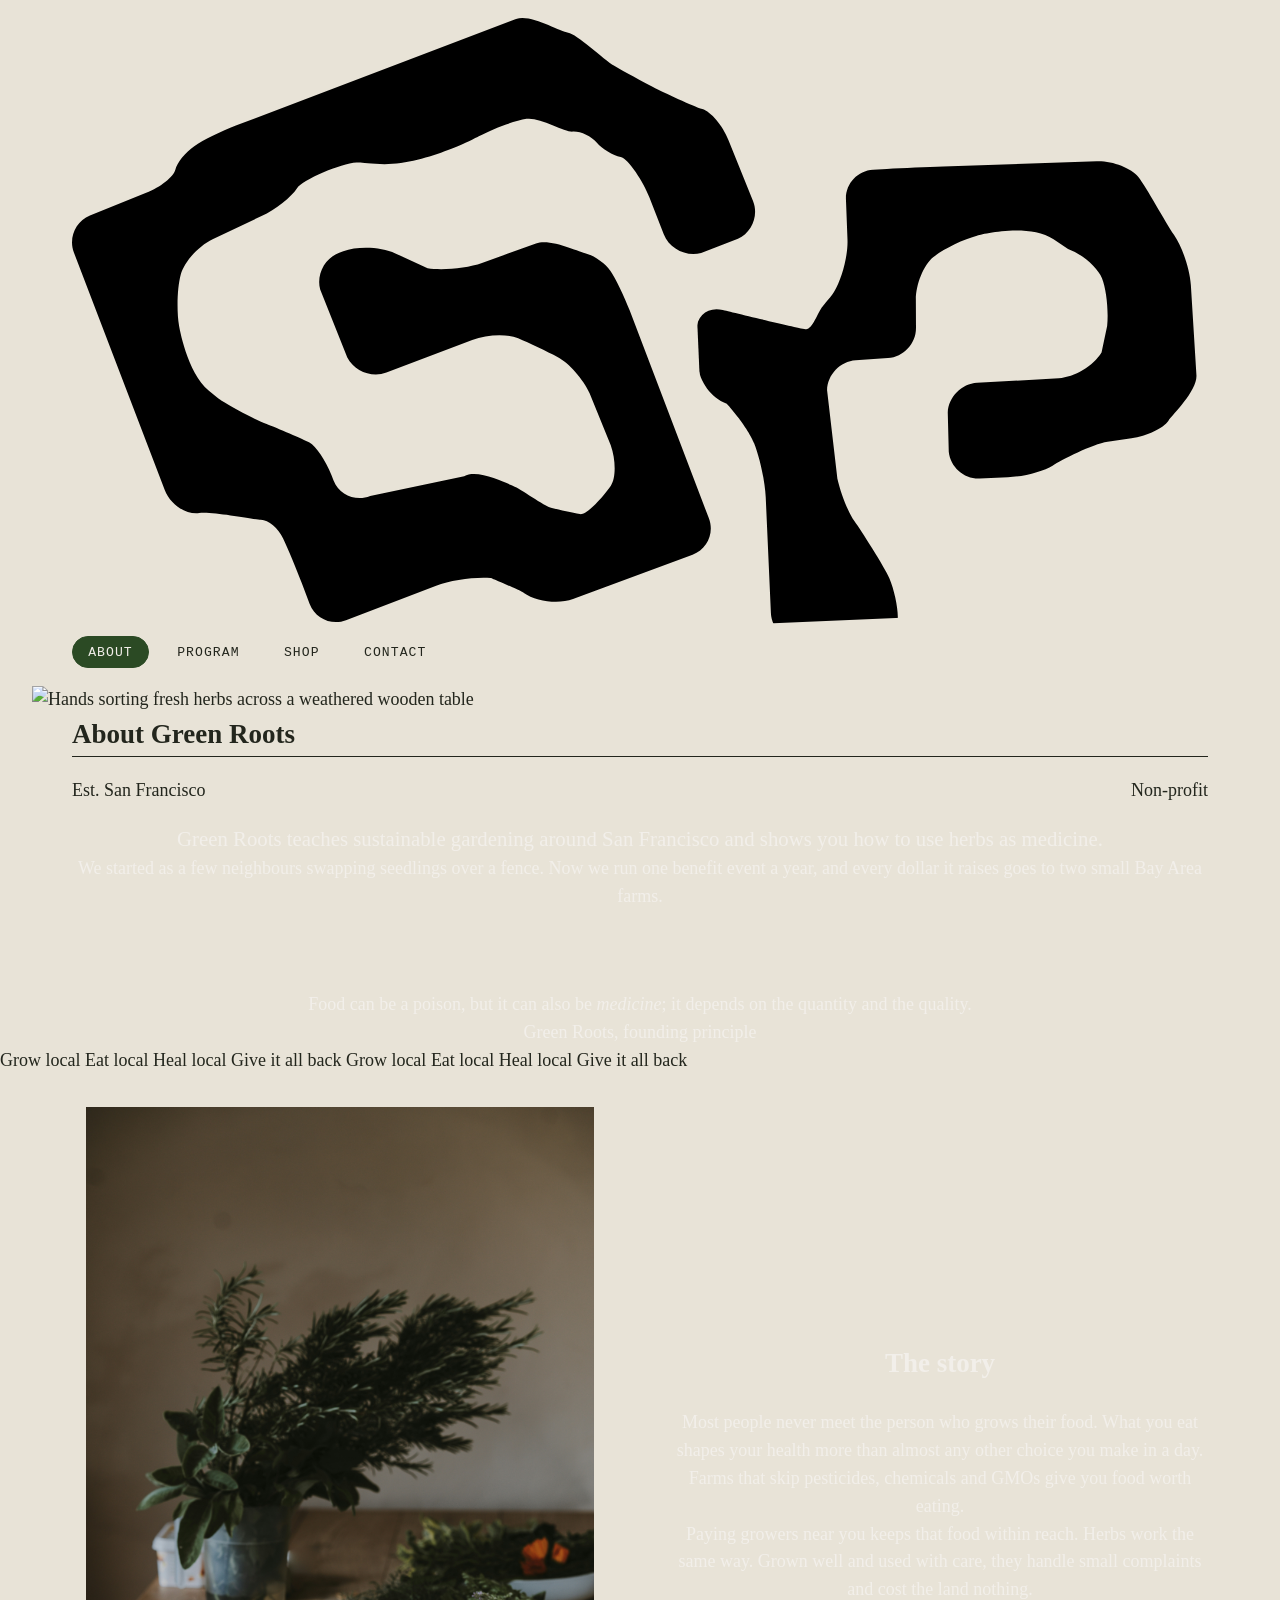
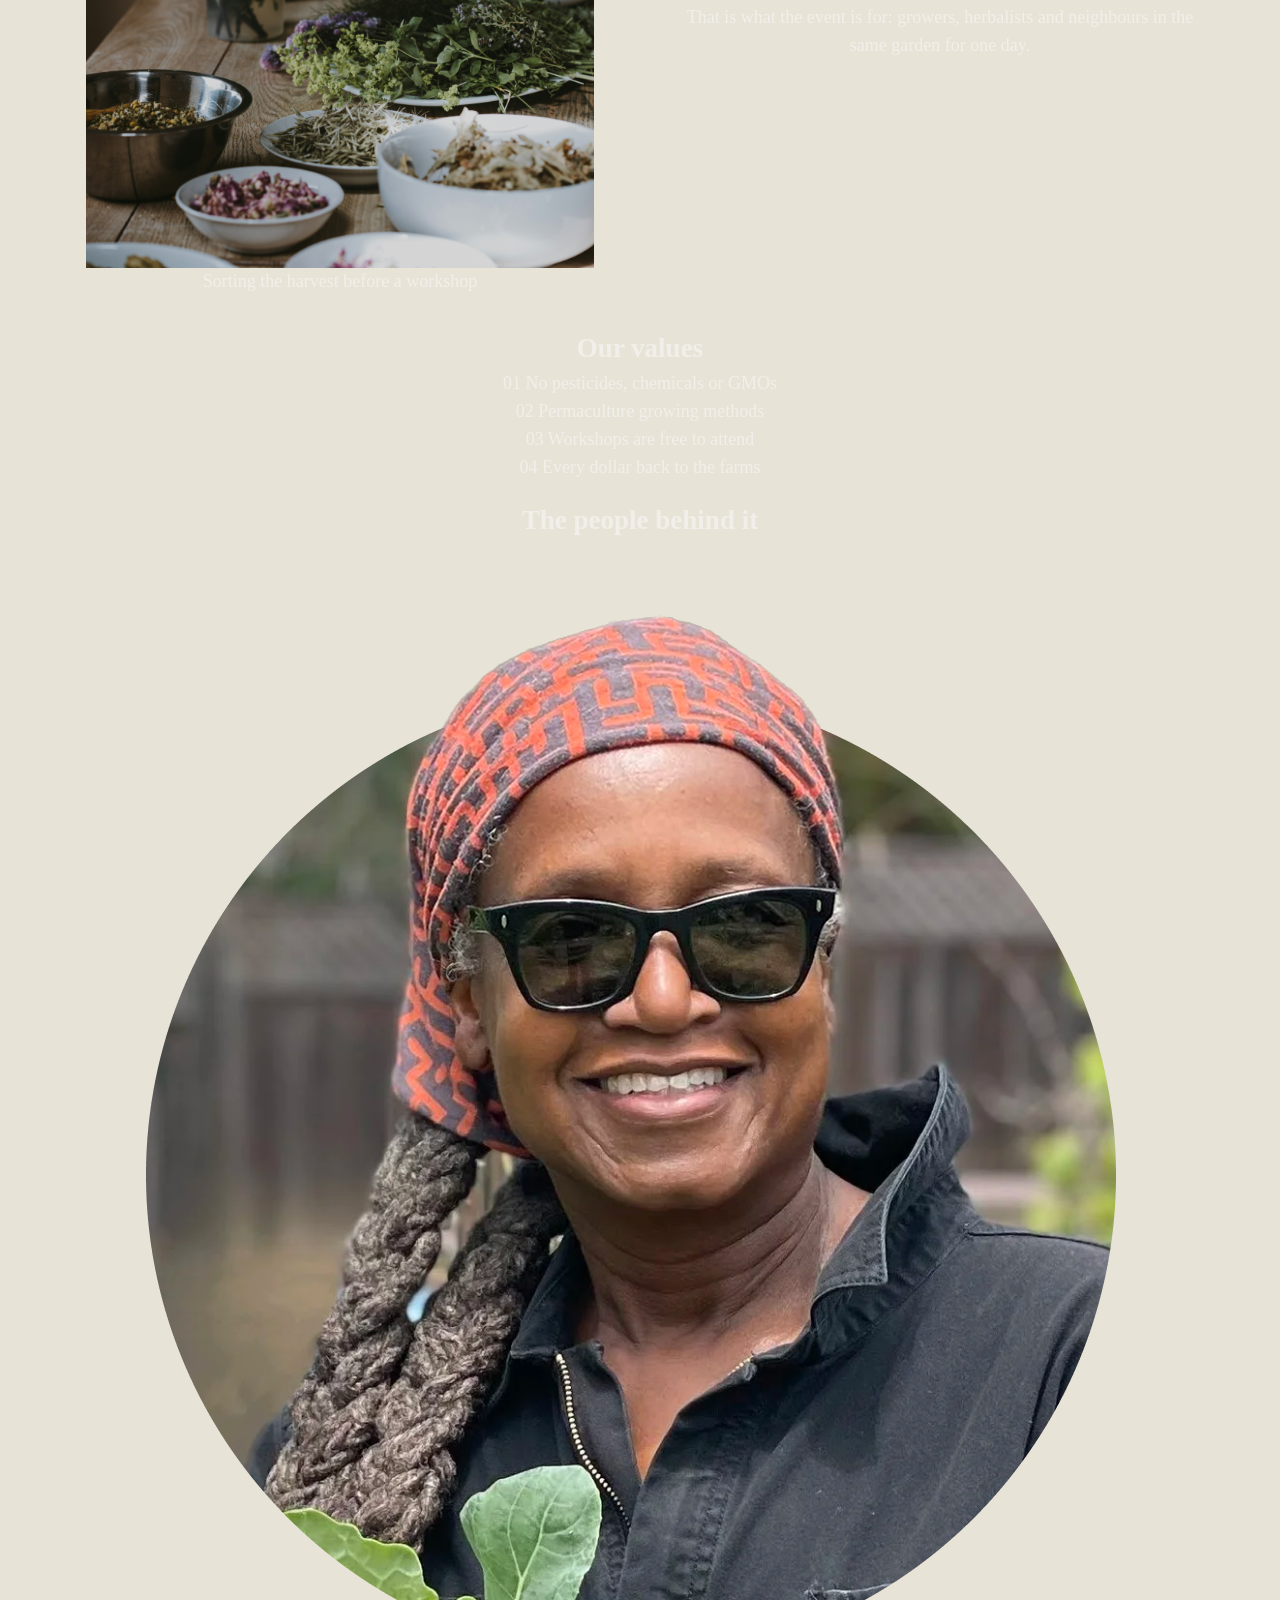
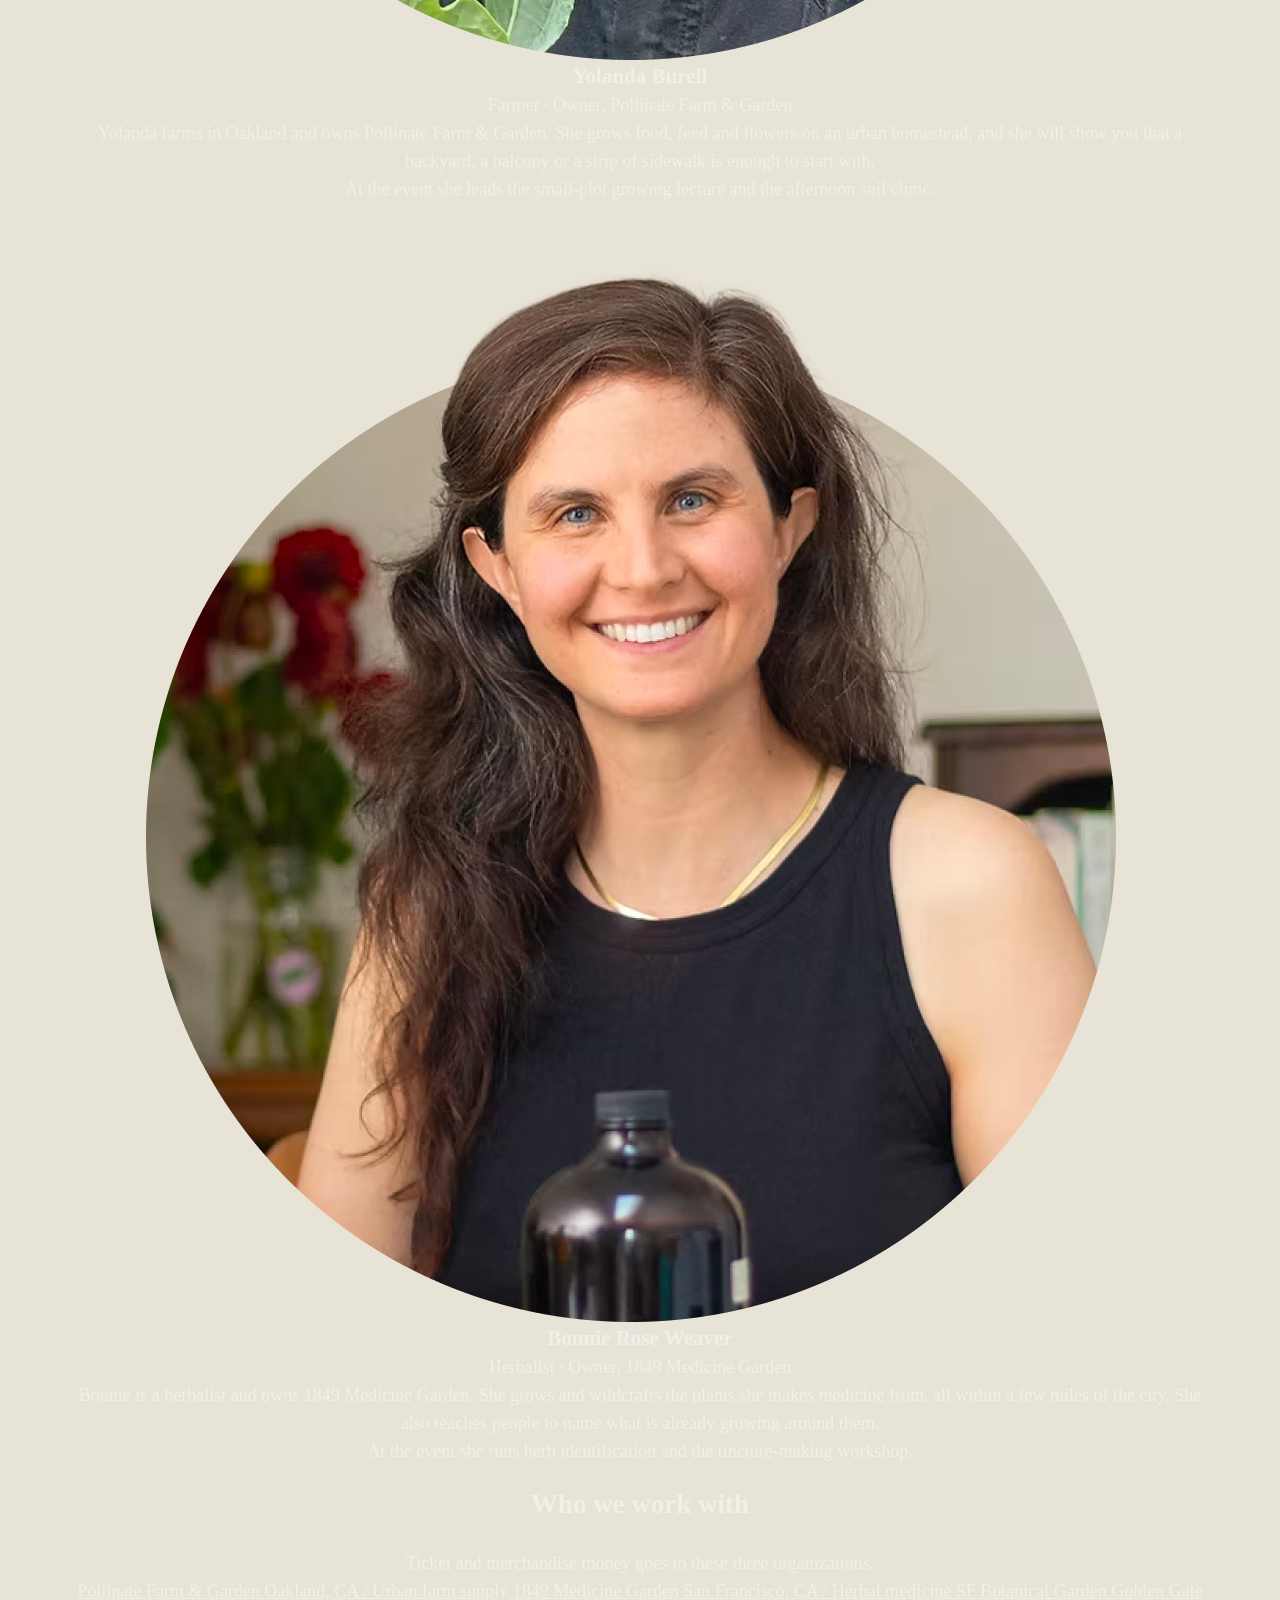
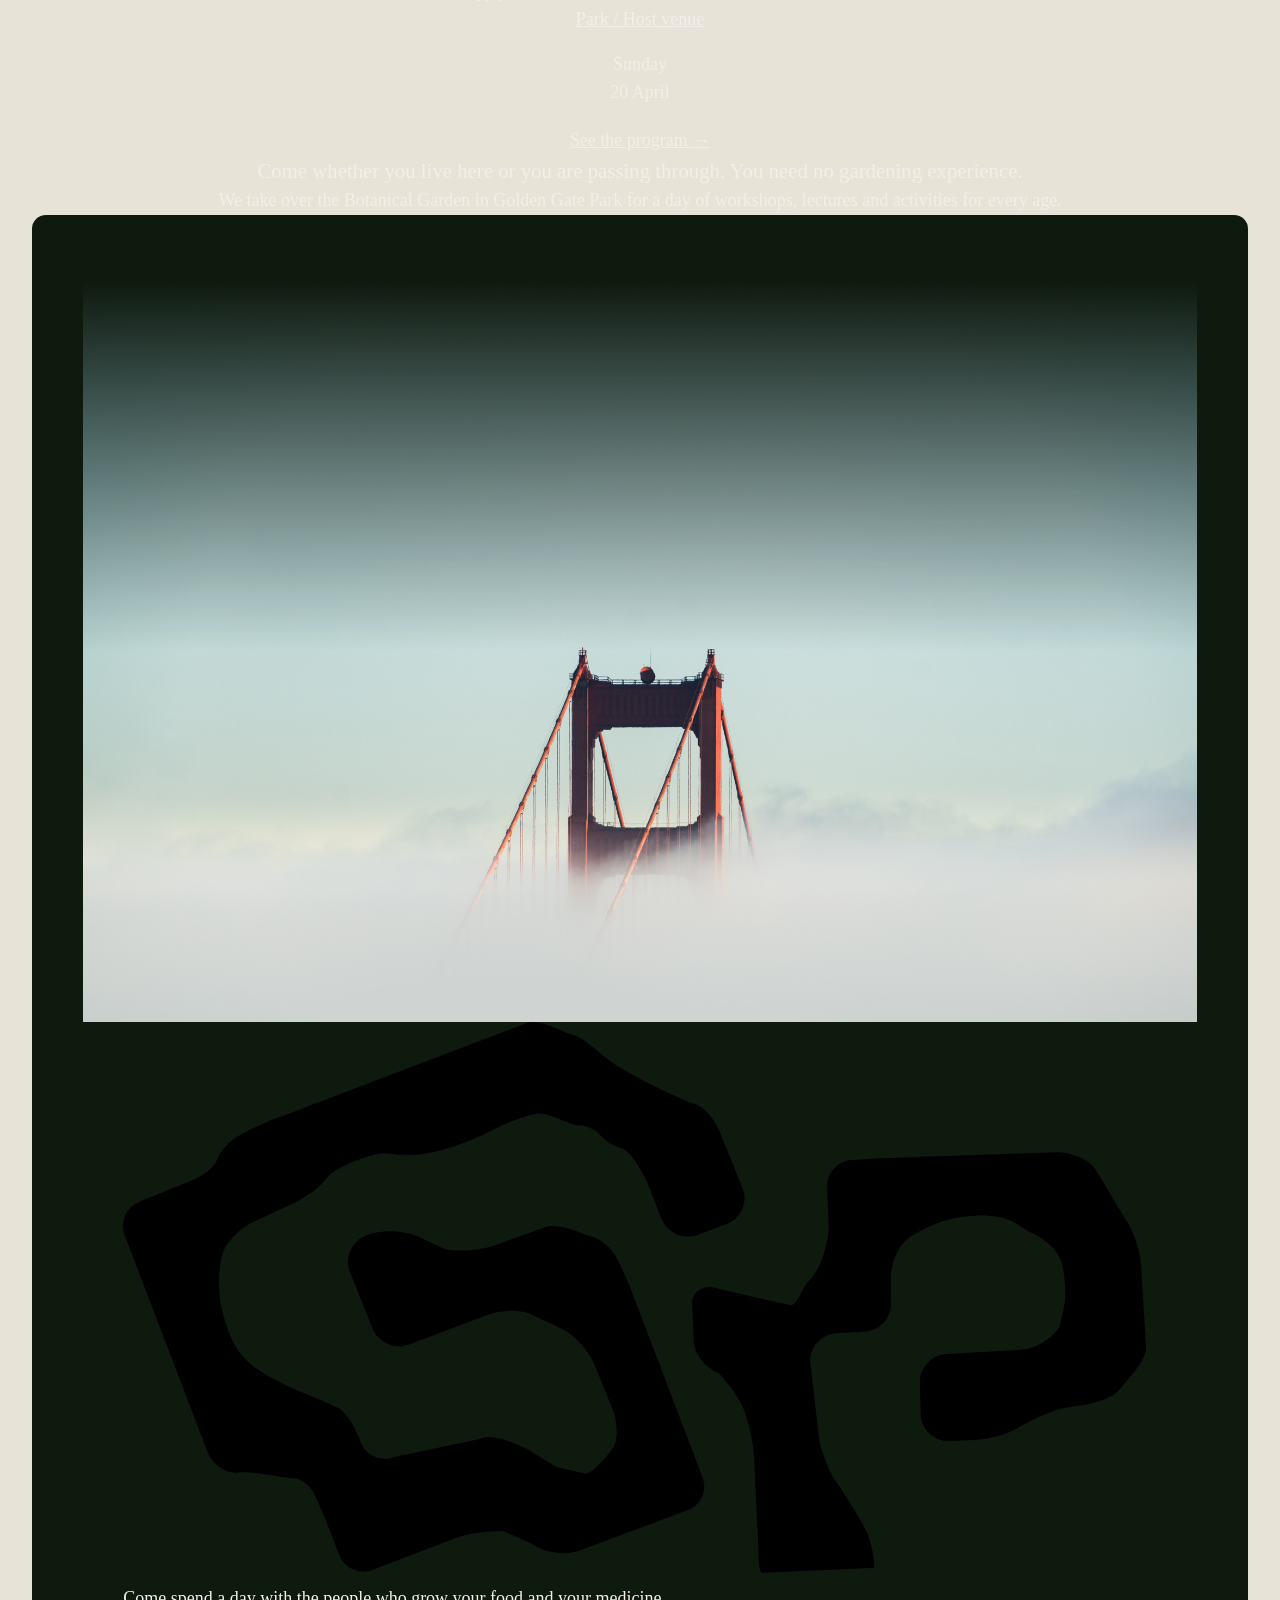
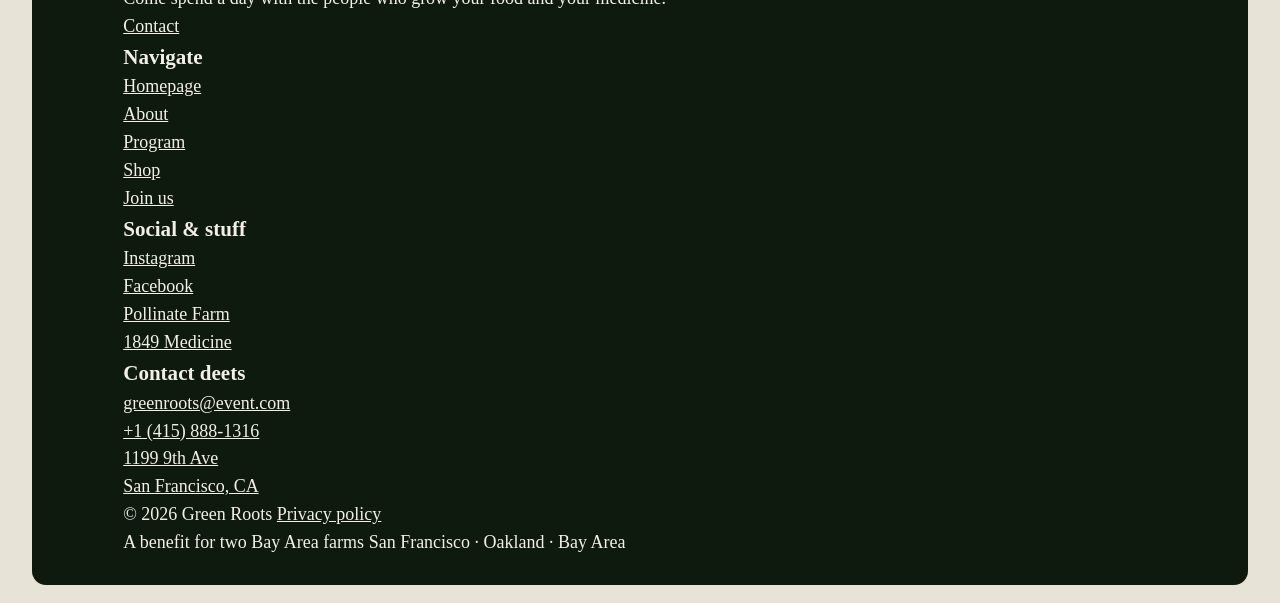
==== commit d0e3d12c: "ll" ====
--- a/about.html
+++ b/about.html
@@ -50,13 +50,9 @@
 
   <!-- ============================ INTRO ============================ -->
   <section class="band band--lime">
-    <svg class="motif motif--fog-tr" viewBox="0 0 200 90" aria-hidden="true">
-      <path fill="currentColor" d="M20 70C9 70 0 61 0 50s9-20 20-20C22 13 36 0 53 0c12 0 23 7 29 17 5-4 11-6 18-6 15 0 27 11 29 25 12 2 21 12 21 24 0 13-11 24-24 24H20z"></path>
-    </svg>
     <div class="shell">
       <div class="split split--offset">
         <div class="split__body" style="grid-column: 1 / span 7" data-reveal>
-          <span class="eyebrow">In short</span>
           <p class="lede">Green Roots teaches sustainable gardening around San&nbsp;Francisco and shows you how to use herbs as medicine.</p>
           <p>We started as a few neighbours swapping seedlings over a fence. Now we run one benefit event a year, and every dollar it raises goes to two small Bay Area farms.</p>
         </div>
@@ -94,7 +90,6 @@
         </div>
 
         <div class="split__body" data-reveal data-reveal-delay="120">
-          <span class="eyebrow">Soil and health</span>
           <h2 class="section-title" style="margin-bottom:1.5rem">The story</h2>
           <p>Most people never meet the person who grows their food. What you eat shapes your health more than almost any other choice you make in a day. Farms that skip pesticides, chemicals and GMOs give you food worth eating.</p>
           <p>Paying growers near you keeps that food within reach. Herbs work the same way. Grown well and used with care, they handle small complaints and cost the land nothing.</p>
@@ -108,7 +103,6 @@
   <section class="band band--cream">
     <div class="shell">
       <div class="band__head band__head--center" data-reveal>
-        <span class="eyebrow">How we work</span>
         <h2 class="section-title section-title--green">Our values</h2>
       </div>
 
@@ -134,11 +128,10 @@
   </section>
 
   <!-- ============================ SPEAKERS ============================ -->
-  <section class="band band--ink band--texture" id="speakers">
+  <section class="band band--lime" id="speakers">
     <div class="shell">
       <div class="band__head" data-reveal>
-        <span class="eyebrow eyebrow--cream">Speakers</span>
-        <h2 class="section-title section-title--cream">The people behind it</h2>
+        <h2 class="section-title">The people behind it</h2>
       </div>
 
       <div class="speakers">
@@ -171,12 +164,8 @@
 
   <!-- ============================ PARTNERS ============================ -->
   <section class="band band--fade-lime">
-    <svg class="motif motif--leaf-bl" viewBox="0 0 100 120" aria-hidden="true">
-      <path fill="currentColor" d="M50 2C22 28 8 58 8 82c0 21 19 36 42 36s42-15 42-36C92 58 78 28 50 2zm2 20v94h-4V22h4z"></path>
-    </svg>
     <div class="shell">
       <div class="band__head band__head--center" data-reveal>
-        <span class="eyebrow">The farms</span>
         <h2 class="section-title">Who we work with</h2>
         <p style="margin:1.5rem auto 0; text-align:center">Ticket and merchandise money goes to these three organizations.</p>
       </div>
@@ -203,7 +192,6 @@
     <div class="shell">
       <div class="join">
         <div class="join__aside" data-reveal>
-          <span class="eyebrow">Who it is for</span>
           <p class="join__date">Sunday<br>20 April</p>
           <p style="margin-top:1.25rem"><a class="btn btn--solid" href="index.html#program">See the program <span class="btn__arrow" aria-hidden="true">&rarr;</span></a></p>
         </div>
@@ -230,7 +218,7 @@
         <h2 class="sr-only">Green Roots</h2>
         <svg class="footer-brand__logo" viewBox="0 0 403 216" xmlns="http://www.w3.org/2000/svg" aria-hidden="true"><path d="M177.602 40.2857C180.343 40.1155 184.178 41.8651 186.124 44.1801C188.062 46.4888 191.898 48.7928 194.631 49.2989C197.363 49.8049 202.777 58.3507 204.778 63.4679L209.93 76.697C211.926 81.822 217.901 84.8073 223.201 83.3412L236.256 78.3563C241.257 76.054 243.659 70.0044 241.594 64.9007L232.861 43.2488C230.805 38.1515 226.64 33.2227 223.595 32.3083C220.55 31.3938 209.944 26.45 206.105 24.4661C202.275 22.4885 196.08 19.0923 192.357 16.9188C188.634 14.7452 178.912 5.50829 176.008 5.19774C173.104 4.8872 162.658 -1.58758 157.515 0.366983L58.3565 38.0786C53.2131 40.0332 46.4711 43.3689 43.3693 45.4746C40.2676 47.5802 37.2441 51.3341 36.6541 53.8051C36.0641 56.2761 31.4075 59.9788 26.3101 62.0352L6.35926 70.1017C1.26192 72.1582 -1.30574 78.0473 0.662883 83.1892L32.8975 167.425C34.8584 172.56 40.3673 176.262 45.1229 175.642C49.8862 175.027 64.3965 177.989 67.0154 178.016C69.6343 178.043 73.1918 181.023 74.889 184.644C76.5926 188.256 79.5816 195.425 81.5362 200.569L84.3103 207.859C86.2648 213.003 92.0647 215.601 97.2004 213.64L129.188 201.398C134.323 199.437 143.011 198.21 148.491 198.68C148.491 198.68 148.685 198.696 153.961 200.972C159.274 203.265 160.163 203.884 160.163 203.884C164.676 207.034 172.579 208.043 177.735 206.137L220.153 190.411C225.315 188.498 227.923 182.732 225.969 177.589L197.859 103.803C195.898 98.6668 192.831 92.3235 191.033 89.716C189.234 87.1085 185.425 84.3751 182.557 83.6557C179.689 82.9362 169.771 78.1271 164.597 79.9924L145.431 86.9184C140.257 88.7837 131.58 89.6328 126.141 88.8099L114.708 83.5038C109.707 81.2067 101.391 80.8808 96.2267 82.7665L94.8157 83.2823C89.6509 85.168 86.5992 91.0504 88.0449 96.3603L97.6584 120.402C100.157 125.304 106.4 127.722 111.543 125.767L141.982 114.225C147.126 112.271 154.457 112.016 158.281 113.653C162.104 115.29 168.445 118.302 172.374 120.347C176.304 122.393 181.373 128.159 183.655 133.169L191.124 151.604C192.955 156.788 192.969 163.242 191.165 165.938C189.362 168.634 182.836 176.526 180.166 176.006C177.49 175.494 173.03 174.513 170.243 173.821C167.456 173.129 158.998 166.903 156.508 165.988C154.023 165.065 143.886 159.845 139.122 162.585L105.779 169.565C100.676 171.629 94.8374 169.141 92.7873 164.036L92.0299 162.146C89.9798 157.04 86.4793 151.865 84.241 150.64C82.0027 149.414 72.895 145.559 68.8197 143.962C64.7444 142.366 57.6002 138.663 52.9461 135.732C52.9461 135.732 52.0865 135.189 48.5644 132.276C40.7568 125.806 37.9756 109.182 37.9756 109.182C37.0727 103.759 37.3413 95.5769 38.5824 91.0195C39.8299 86.4543 44.9103 80.8026 49.8848 78.4532L67.2347 70.258C72.2093 67.9086 77.8758 63.4544 79.8307 60.3657C81.7856 57.277 95.4231 51.6061 100.908 51.2299C100.908 51.2299 102.1 51.142 107.662 51.7175C123.561 53.3336 144.507 41.901 144.507 41.901C149.339 39.2679 156.859 36.5126 161.225 35.7689C165.591 35.0252 174.857 40.4776 177.598 40.3075L177.602 40.2857Z"/><g clip-path="url(#clip-ftr-a)"><path class="is-accent" d="M236.792 142.304C240.543 147.275 241.913 150.678 241.913 150.678C243.968 155.783 245.858 164.449 246.098 169.944L247.936 211.043C248.176 216.537 252.879 221.296 258.368 221.617L261.338 221.787C266.827 222.108 275.779 221.726 281.22 220.948L282.881 220.705C288.323 219.927 292.861 216.355 292.955 212.777C293.048 209.2 291.702 202.913 289.961 198.795C288.22 194.687 279.726 181.515 277.605 178.565C275.484 175.615 272.745 168.818 271.529 163.456L267.872 132.026C267.972 126.527 272.548 121.742 278.038 121.392L289.477 120.661C294.967 120.311 299.431 115.521 299.411 110.027L299.365 100.04C299.334 94.5356 302.09 87.7288 305.489 84.8975C308.879 82.0667 316.003 78.5821 321.316 77.1586C321.316 77.1586 338.936 72.4242 348.212 78.5347L353.355 81.9233C358.422 83.7937 363.841 88.4713 365.391 92.3173C366.94 96.1633 367.774 103.794 367.223 109.263L365.233 118.689C362.385 123.388 355.558 127.491 350.066 127.801L321.079 129.419C315.588 129.729 310.911 134.478 310.681 139.973L311.038 153.861C311.587 159.332 316.529 163.62 322.024 163.38L332.025 162.943C337.52 162.712 344.646 160.859 347.86 158.827C351.074 156.794 361.959 151.183 367.399 150.365L375.851 149.094C381.291 148.276 387.175 145.506 388.925 142.937C390.696 140.398 399.245 132.196 398.905 126.706L396.925 94.7018C396.585 89.2114 393.903 81.2309 390.975 76.9748C388.046 72.7087 380.928 59.6572 378.304 56.3988C375.679 53.1404 369.033 50.6284 363.536 50.8187L309.045 52.6814C303.548 52.8717 294.556 53.255 289.064 53.5453L284.17 53.7993C278.678 54.0896 274.35 58.8132 274.56 64.3092L275.109 78.699C275.32 84.195 273.162 92.5373 270.315 97.2462C270.315 97.2462 269.401 98.7676 266.283 102.327C264.625 104.221 262.598 110.756 260.24 110.389C256.047 109.722 230.854 103.576 230.854 103.576C225.512 102.269 221.348 105.704 221.608 111.198L222.181 123.384C222.442 128.878 226.898 134.879 232.074 136.725C232.074 136.725 232.765 136.975 236.781 142.294L236.792 142.304Z"/></g><defs><clipPath id="clip-ftr-a"><rect width="167.33" height="176.45" transform="translate(395.5 40.8594) rotate(87.4958)"/></clipPath></defs></svg>
         <p class="footer-brand__line">Come spend a day with the people who grow your food and your medicine.</p>
-        <a class="btn btn--ghost-light btn--square" href="mailto:hello@greenroots.org">Contact</a>
+        <a class="btn btn--ghost-light btn--square" href="mailto:greenroots@event.com">Contact</a>
       </div>
 
       <div class="footer-cols">
@@ -258,8 +246,8 @@
         <div class="footer-col">
           <h3>Contact deets</h3>
           <ul>
-            <li><a href="mailto:hello@greenroots.org">hello@greenroots.org</a></li>
-            <li><a href="tel:+14155550142">(415) 555-0142</a></li>
+            <li><a href="mailto:greenroots@event.com">greenroots@event.com</a></li>
+            <li><a href="tel:+14158881316">+1 (415) 888-1316</a></li>
             <li><a href="https://maps.google.com/?q=SF+Botanical+Garden" rel="noopener">1199 9th Ave<br>San Francisco, CA</a></li>
           </ul>
         </div>
--- a/css/style.css
+++ b/css/style.css
@@ -1,35 +1,51 @@
 /* ==========================================================================
-   GREEN ROOTS — Benefit Event
+   GREEN ROOTS, benefit event (V2)
+   Tactile paper cards, hairline grids, one ink of green, typewriter labels.
    ========================================================================== */
 
 /* --------------------------------------------------------------------------
    1. Tokens
    -------------------------------------------------------------------------- */
 :root {
-  --ink: #14170f;
-  --ink-soft: #2b3122;
-  --cream: #f7f4e9;
-  --lime: #e9f3c0;
-  --lime-deep: #dcecad;
-  --orange: #ff7a1a;
-  --orange-deep: #e8620a;
-  --green: #1e5b33;
-  --fog: #cfe0e2;
-
-  --paper: var(--cream);
-  --rule: rgba(20, 23, 15, 0.14);
-
-  /* Typekit kit anp8cvh — am-novecento (display) + noka (text & UI) */
-  --font-display: "am-novecento", "Futura", "Century Gothic", sans-serif;
-  --font-body: "noka", "Helvetica Neue", Arial, sans-serif;
-  /* Label / eyebrow / button face: noka 800, widely tracked */
-  --font-mono: "noka", "Helvetica Neue", Arial, sans-serif;
-
-  --gutter: clamp(1.25rem, 5vw, 5rem);
-  --measure: 62ch;
-  --shell: 1400px;
-
-  --ease: cubic-bezier(0.22, 1, 0.36, 1);
+  /* Figma colour styles, "Green Roots V2". Values sampled from the style
+     swatches; replace with the exact hexes from Figma if they differ. */
+  --cream: #e8e3d7;    /* Cream BG: page ground */
+  --paper: #f2efea;    /* Paper: cards */
+  --ink: #23261d;      /* Ink: text */
+  --forest: #0f1a0f;   /* Forest Dark: footer, darkest band */
+  --moss: #2b4a24;     /* Moss: the one green ink */
+  --sage: #ccd2bd;     /* Sage Light: tints, table bands */
+  --clay: #9c3a1b;     /* Clay: the single accent, actions only */
+  --hairline: #b9b6a0; /* Hairline: rules and card edges */
+
+  /* Two typefaces for the whole site, nothing else */
+  --font-serif: "Lora", Georgia, serif;                         /* headlines + text */
+  --font-mono: "IBM Plex Mono", ui-monospace, Menlo, monospace; /* labels */
+
+  --radius: 14px;
+  --radius-pill: 999px;
+  --rule: 1px solid var(--hairline);
+  --outline: 1.5px solid var(--ink);
+  --edge: clamp(0.75rem, 2.5vw, 38px);
+
+  --shell: 1180px;
+  --gutter: clamp(1.25rem, 4vw, 2.5rem);
+
+  /* Botanical prints are duotone between these two */
+  --duo-light: #f2efed;
+  --duo-dark: #20241a;
+
+  /* Every card is cut from the same kraft board */
+  --cardboard: #b0977b url("../img/site/texture-cardboard.jpg") center / cover;
+
+  /* Motion. Slow in / slow out everywhere, never linear for UI. */
+  --ease-standard: cubic-bezier(0.4, 0, 0.2, 1);
+  --ease-enter: cubic-bezier(0, 0, 0.2, 1);
+  --ease-reveal: cubic-bezier(0.16, 1, 0.3, 1);
+  --ease-overshoot: cubic-bezier(0.34, 1.56, 0.64, 1);
+  --dur-micro: 140ms;
+  --dur-standard: 280ms;
+  --dur-reveal: 760ms;
 }
 
 /* --------------------------------------------------------------------------
@@ -48,14 +64,11 @@
 
 body {
   margin: 0;
-  background: var(--paper);
+  background: var(--cream);
   color: var(--ink);
-  font-family: var(--font-body);
-  font-weight: 500;
-  font-style: normal;
-  font-size: clamp(1rem, 0.95rem + 0.2vw, 1.125rem);
-  line-height: 1.6;
-  letter-spacing: -0.005em;
+  font-family: var(--font-serif);
+  font-size: 1.125rem;
+  line-height: 1.55;
   overflow-x: hidden;
 }
 
@@ -67,256 +80,40 @@
 
 a {
   color: inherit;
-  text-decoration: none;
 }
 
 h1,
 h2,
-h3 {
+h3,
+p,
+figure,
+blockquote,
+dl,
+dd,
+ul,
+ol {
   margin: 0;
-  font-weight: 400;
-  line-height: 0.95;
-  letter-spacing: -0.02em;
-}
-
-p {
-  margin: 0 0 1.15em;
-  max-width: var(--measure);
-}
-
-p:last-child {
-  margin-bottom: 0;
-}
-
-strong,
-b {
-  font-weight: 800;
-}
-
-::selection {
-  background: var(--orange);
-  color: var(--cream);
+}
+
+ul,
+ol {
+  padding: 0;
+  list-style: none;
+}
+
+button {
+  font: inherit;
+  color: inherit;
 }
 
 :focus-visible {
-  outline: 2px solid var(--orange);
-  outline-offset: 4px;
-  border-radius: 2px;
+  outline: 2px solid var(--clay);
+  outline-offset: 3px;
 }
 
 .shell {
   width: min(100% - var(--gutter) * 2, var(--shell));
   margin-inline: auto;
-}
-
-.skip-link {
-  position: absolute;
-  left: -9999px;
-  top: 0;
-  z-index: 999;
-  padding: 0.75rem 1.25rem;
-  background: var(--ink);
-  color: var(--cream);
-  font-family: var(--font-mono);
-  font-weight: 800;
-  font-size: 0.75rem;
-  text-transform: uppercase;
-}
-
-.skip-link:focus {
-  left: 1rem;
-  top: 1rem;
-}
-
-/* --------------------------------------------------------------------------
-   3. Typography helpers
-   -------------------------------------------------------------------------- */
-/* AM Novecento is a geometric all-caps face: it wants a touch of tracking
-   and a little more leading than a rounded display face would. */
-.display,
-.section-title,
-.hero__title,
-.speaker__name,
-.partner__name,
-.fact__num,
-.join__date,
-.footer-brand__mark,
-.wordmark,
-.marquee__item {
-  font-weight: 400;
-  font-style: normal;
-  font-synthesis: none;
-}
-
-.display {
-  font-family: var(--font-display);
-  text-transform: uppercase;
-  letter-spacing: 0.045em;
-  line-height: 1;
-}
-
-.section-title {
-  font-family: var(--font-display);
-  font-size: clamp(2.25rem, 6vw, 4.5rem);
-  text-transform: uppercase;
-  letter-spacing: 0.035em;
-  color: var(--orange);
-  line-height: 1;
-}
-
-.section-title--green {
-  color: var(--green);
-}
-
-.section-title--cream {
-  color: var(--cream);
-}
-
-.eyebrow {
-  display: block;
-  margin: 0 0 1.5rem;
-  font-family: var(--font-mono);
-  font-weight: 800;
-  font-size: 0.7rem;
-  letter-spacing: 0.22em;
-  text-transform: uppercase;
-  color: var(--ink);
-  opacity: 0.55;
-}
-
-.eyebrow--cream {
-  color: var(--cream);
-  opacity: 0.5;
-}
-
-.lede {
-  font-size: clamp(1.15rem, 1rem + 0.7vw, 1.6rem);
-  line-height: 1.4;
-  letter-spacing: -0.02em;
-}
-
-/* --------------------------------------------------------------------------
-   4. Buttons
-   -------------------------------------------------------------------------- */
-.btn {
-  --btn-fg: var(--ink);
-  --btn-bd: var(--ink);
-  display: inline-flex;
-  align-items: center;
-  gap: 0.7em;
-  padding: 0.85em 1.9em;
-  border: 1.5px solid var(--btn-bd);
-  border-radius: 999px;
-  color: var(--btn-fg);
-  font-family: var(--font-mono);
-  font-weight: 800;
-  font-size: 0.78rem;
-  letter-spacing: 0.16em;
-  text-transform: uppercase;
-  white-space: nowrap;
-  background: transparent;
-  cursor: pointer;
-  transition: background 0.35s var(--ease), color 0.35s var(--ease),
-    border-color 0.35s var(--ease), transform 0.35s var(--ease);
-}
-
-.btn:hover {
-  background: var(--btn-bd);
-  color: var(--paper);
-  transform: translateY(-2px);
-}
-
-.btn--solid {
-  background: var(--orange);
-  border-color: var(--orange);
-  color: var(--cream);
-}
-
-.btn--solid:hover {
-  background: var(--ink);
-  border-color: var(--ink);
-  color: var(--cream);
-}
-
-.btn--ghost-light {
-  --btn-fg: var(--cream);
-  --btn-bd: var(--cream);
-}
-
-.btn--ghost-light:hover {
-  background: var(--cream);
-  color: var(--ink);
-}
-
-.btn--square {
-  border-radius: 2px;
-}
-
-.btn__arrow {
-  transition: transform 0.35s var(--ease);
-}
-
-.btn:hover .btn__arrow {
-  transform: translateX(4px);
-}
-
-/* --------------------------------------------------------------------------
-   5. Site header
-   -------------------------------------------------------------------------- */
-.site-header {
-  position: fixed;
-  inset: 0 0 auto 0;
-  z-index: 100;
-  padding: 1.1rem 0;
-  color: var(--cream);
-  transition: background 0.4s var(--ease), color 0.4s var(--ease),
-    padding 0.4s var(--ease), box-shadow 0.4s var(--ease);
-}
-
-.site-header.is-stuck {
-  padding: 0.65rem 0;
-  background: rgba(20, 23, 15, 0.92);
-  backdrop-filter: blur(14px);
-  box-shadow: 0 1px 0 rgba(247, 244, 233, 0.12);
-}
-
-.site-header--solid {
-  position: sticky;
-  background: var(--ink);
-}
-
-.site-header__inner {
-  display: flex;
-  align-items: center;
-  justify-content: space-between;
-  gap: 2rem;
-}
-
-.wordmark {
-  display: inline-flex;
-  align-items: center;
-  gap: 0.6rem;
-  font-family: var(--font-display);
-  font-size: 1.05rem;
-  letter-spacing: 0.04em;
-  text-transform: uppercase;
-  color: var(--orange);
-}
-
-.logo-mark {
-  display: block;
-  width: auto;
-  height: 34px;
-  fill: var(--cream);
-  transition: transform 0.5s var(--ease);
-}
-
-.logo-mark .is-accent {
-  fill: var(--orange);
-}
-
-.wordmark:hover .logo-mark {
-  transform: rotate(-6deg);
 }
 
 .sr-only {
@@ -331,53 +128,228 @@
   border: 0;
 }
 
-.wordmark span {
-  color: currentColor;
-}
-
-.site-header .wordmark span {
-  color: var(--cream);
+.skip-link {
+  position: absolute;
+  left: -9999px;
+  top: 0.5rem;
+  z-index: 1000;
+  padding: 0.6rem 1rem;
+  background: var(--ink);
+  color: var(--paper);
+  border-radius: var(--radius-pill);
+  font-family: var(--font-mono);
+  font-size: 0.8rem;
+}
+
+.skip-link:focus {
+  left: 0.5rem;
+}
+
+/* --------------------------------------------------------------------------
+   3. Type
+   -------------------------------------------------------------------------- */
+/* typewriter label: eyebrows, nav, tags, times */
+.eyebrow,
+.mono {
+  font-family: var(--font-mono);
+  font-weight: 500;
+  font-size: 0.8rem;
+  line-height: 1.3;
+  letter-spacing: 0.08em;
+  text-transform: uppercase;
+}
+
+.eyebrow {
+  margin-bottom: 1.1rem;
+  color: var(--moss);
+}
+
+/* short uppercase titles set like the copy on a specimen card */
+.h2 {
+  font-family: var(--font-mono);
+  font-weight: 500;
+  font-size: clamp(1.5rem, 1.15rem + 1.3vw, 2.25rem);
+  line-height: 1.1;
+  letter-spacing: 0.04em;
+  text-transform: uppercase;
+}
+
+.h2--moss {
+  color: var(--moss);
+}
+
+.headline {
+  font-family: var(--font-serif);
+  font-weight: 500;
+  font-size: clamp(2.1rem, 1.4rem + 2.6vw, 3.4rem);
+  line-height: 1.06;
+  letter-spacing: -0.015em;
+  text-wrap: balance;
+}
+
+.headline--xl {
+  font-size: clamp(2.8rem, 1.6rem + 4.6vw, 5.2rem);
+  line-height: 1;
+  letter-spacing: -0.025em;
+}
+
+.h4 {
+  font-weight: 500;
+  font-size: clamp(1.2rem, 1.05rem + 0.5vw, 1.45rem);
+  line-height: 1.3;
+}
+
+.lede {
+  font-size: clamp(1.1rem, 1rem + 0.4vw, 1.3rem);
+  line-height: 1.55;
+}
+
+.body-copy {
+  max-width: 34rem;
+}
+
+.body-copy > * + * {
+  margin-top: 1.25rem;
+}
+
+/* justified typewriter block laid over a print, like a specimen card */
+.specimen {
+  font-family: var(--font-mono);
+  font-weight: 500;
+  font-size: clamp(0.82rem, 0.74rem + 0.3vw, 1rem);
+  line-height: 1.55;
+  letter-spacing: 0.04em;
+  text-transform: uppercase;
+  text-align: justify;
+  text-align-last: justify;
+  hyphens: none;
+}
+
+/* --------------------------------------------------------------------------
+   4. Buttons, tags
+   -------------------------------------------------------------------------- */
+.pill {
+  display: inline-block;
+  padding: 0.85rem 1.4rem;
+  border: var(--outline);
+  border-radius: var(--radius-pill);
+  font-family: var(--font-mono);
+  font-weight: 500;
+  font-size: 0.82rem;
+  line-height: 1;
+  letter-spacing: 0.08em;
+  text-transform: uppercase;
+  text-decoration: none;
+  white-space: nowrap;
+  transition: background var(--dur-standard) var(--ease-standard),
+    color var(--dur-standard) var(--ease-standard),
+    border-color var(--dur-standard) var(--ease-standard),
+    translate var(--dur-standard) var(--ease-overshoot),
+    box-shadow var(--dur-standard) var(--ease-standard),
+    scale var(--dur-micro) var(--ease-standard);
+}
+
+.pill--clay {
+  background: var(--clay);
+  border-color: var(--clay);
+  color: var(--paper);
+}
+
+.pill:hover {
+  background: var(--ink);
+  border-color: var(--ink);
+  color: var(--paper);
+  translate: 0 -3px;
+  box-shadow: 0 10px 18px -8px rgba(35, 38, 29, 0.35);
+}
+
+.pill:active {
+  translate: 0 0;
+  scale: 1.04 0.94;
+  box-shadow: 0 3px 6px -3px rgba(35, 38, 29, 0.35);
+}
+
+.tag {
+  display: inline-block;
+  padding: 0.35rem 0.75rem;
+  border: var(--outline);
+  border-radius: var(--radius-pill);
+  background: var(--paper);
+  font-family: var(--font-mono);
+  font-weight: 500;
+  font-size: 0.78rem;
+  line-height: 1;
+  letter-spacing: 0.06em;
+  text-transform: uppercase;
+  white-space: nowrap;
+}
+
+/* --------------------------------------------------------------------------
+   5. Header
+   -------------------------------------------------------------------------- */
+.site-header {
+  padding: 18px var(--edge) 0;
+}
+
+.site-header__bar {
+  position: relative;
+  display: flex;
+  align-items: center;
+  justify-content: space-between;
+  gap: 1.5rem;
+  min-height: 70px;
+  padding: 0 clamp(1rem, 2.6vw, 34px);
+  border: var(--outline);
+  border-radius: var(--radius-pill);
+  background: var(--paper);
+}
+
+.logo {
+  display: block;
+  flex: none;
+}
+
+.logo img {
+  width: 172px;
+  height: 48px;
 }
 
 .site-nav {
   display: flex;
   align-items: center;
-  gap: clamp(1rem, 2.5vw, 2.25rem);
+  gap: clamp(0.4rem, 1vw, 0.75rem);
 }
 
 .site-nav a {
-  position: relative;
+  display: inline-block;
+  padding: 0.55rem 0.95rem;
+  border: 1.5px solid transparent;
+  border-radius: var(--radius-pill);
   font-family: var(--font-mono);
-  font-weight: 800;
-  font-size: 0.78rem;
-  letter-spacing: 0.14em;
+  font-weight: 500;
+  font-size: 0.82rem;
+  line-height: 1;
+  letter-spacing: 0.08em;
   text-transform: uppercase;
-  opacity: 0.85;
-  transition: opacity 0.25s var(--ease);
-}
-
-.site-nav a::after {
-  content: "";
-  position: absolute;
-  left: 0;
-  bottom: -5px;
-  width: 100%;
-  height: 1.5px;
-  background: var(--orange);
-  transform: scaleX(0);
-  transform-origin: right;
-  transition: transform 0.35s var(--ease);
-}
-
-.site-nav a:hover,
+  text-decoration: none;
+  transition: border-color var(--dur-standard) var(--ease-standard),
+    background var(--dur-standard) var(--ease-standard),
+    color var(--dur-standard) var(--ease-standard),
+    translate var(--dur-micro) var(--ease-standard);
+}
+
+.site-nav a:hover {
+  border-color: var(--ink);
+}
+
+.site-nav a:active {
+  translate: 0 2px;
+}
+
 .site-nav a[aria-current="page"] {
-  opacity: 1;
-}
-
-.site-nav a:hover::after,
-.site-nav a[aria-current="page"]::after {
-  transform: scaleX(1);
-  transform-origin: left;
+  background: var(--moss);
+  border-color: var(--moss);
+  color: var(--paper);
 }
 
 .nav-toggle {
@@ -387,7 +359,6 @@
   padding: 0;
   border: 0;
   background: none;
-  color: inherit;
   cursor: pointer;
 }
 
@@ -397,19 +368,20 @@
   display: block;
   width: 22px;
   height: 1.5px;
-  background: currentColor;
-  transition: transform 0.3s var(--ease), opacity 0.3s var(--ease);
+  background: var(--ink);
+  transition: transform 0.25s ease, background 0.25s ease;
 }
 
 .nav-toggle span {
+  position: relative;
   margin: 0 auto;
-  position: relative;
 }
 
 .nav-toggle span::before,
 .nav-toggle span::after {
   content: "";
   position: absolute;
+  left: 0;
 }
 
 .nav-toggle span::before {
@@ -433,1137 +405,1483 @@
 }
 
 /* --------------------------------------------------------------------------
-   6. Hero
+   6. Cards, prints, bands
    -------------------------------------------------------------------------- */
+/* Kraft is mid-tone: ink text holds 5.5:1 on it, moss and clay do not,
+   so everything written on a card is set in ink. */
+.card,
+.product__card,
+.contact__card,
+.alloc,
+.link,
+.chain::before {
+  background: var(--cardboard);
+  color: var(--ink);
+}
+
+.card {
+  position: relative;
+  border-radius: var(--radius);
+}
+
+.card .eyebrow,
+.card .mono,
+.contact__card .eyebrow {
+  color: var(--ink);
+}
+
+.card--rule {
+  border: var(--rule);
+}
+
+.bot {
+  position: absolute;
+  z-index: 2;
+  height: auto;
+  pointer-events: none;
+}
+
+.band {
+  position: relative;
+  margin: 18px var(--edge) 0;
+  display: grid;
+  place-items: center;
+  border-radius: var(--radius);
+  color: var(--paper);
+  text-align: center;
+}
+
+.band--pattern {
+  background: var(--moss) url("../img/site/pattern.jpg") center / cover;
+}
+
+.band--short {
+  min-height: 220px;
+}
+
+.band--intro {
+  min-height: 460px;
+}
+
+.band--date {
+  min-height: 200px;
+}
+
+.band__text {
+  width: min(100% - var(--gutter) * 2, 920px);
+  padding-block: 2.5rem;
+  font-weight: 500;
+  font-size: clamp(1.15rem, 0.95rem + 0.7vw, 1.55rem);
+  line-height: 1.45;
+  text-wrap: balance;
+}
+
+.band__text.mono {
+  font-size: clamp(0.85rem, 0.75rem + 0.4vw, 1.05rem);
+  line-height: 1.6;
+}
+
+.band__title {
+  padding-block: 2.5rem;
+}
+
+/* shop: leaf photo strip */
+.band--leaves {
+  min-height: 220px;
+  overflow: hidden;
+  background: var(--forest) url("../img/site/leaves.jpg") center / cover;
+  text-align: left;
+}
+
+.band--leaves .shell {
+  padding-block: 2.5rem;
+}
+
+.band--leaves .eyebrow {
+  color: var(--sage);
+}
+
+.cart {
+  position: absolute;
+  top: 50%;
+  right: clamp(1.25rem, 6vw, 90px);
+  translate: 0 -50%;
+  display: inline-flex;
+  padding: 0.85rem;
+  border-radius: 50%;
+  background: var(--paper);
+}
+
+.cart img {
+  width: 40px;
+  height: 30px;
+}
+
+.cart__count {
+  position: absolute;
+  top: -4px;
+  right: -4px;
+  min-width: 24px;
+  height: 24px;
+  padding: 0 6px;
+  border-radius: var(--radius-pill);
+  background: var(--clay);
+  color: var(--paper);
+  font-family: var(--font-mono);
+  font-weight: 500;
+  font-size: 0.75rem;
+  line-height: 24px;
+  text-align: center;
+}
+
+.cart__count[data-count="0"] {
+  display: none;
+}
+
+/* --------------------------------------------------------------------------
+   7. Sections
+   -------------------------------------------------------------------------- */
+.section {
+  position: relative;
+  padding-block: clamp(3.5rem, 7vw, 96px);
+}
+
+.section + .section {
+  padding-top: 0;
+}
+
+.section--tight {
+  padding-top: 18px;
+}
+
+.section__head {
+  margin-bottom: clamp(1.75rem, 3.5vw, 52px);
+}
+
+/* ruled heading row: label left, rule underneath */
+.ruled {
+  display: flex;
+  flex-wrap: wrap;
+  align-items: baseline;
+  justify-content: space-between;
+  gap: 0.5rem 1rem;
+  padding-bottom: 0.9rem;
+  border-bottom: 1.5px solid var(--ink);
+}
+
+/* ---- Hero: two specimen cards ------------------------------------------- */
 .hero {
+  padding: 18px var(--edge) 0;
+}
+
+.hero__grid {
+  display: grid;
+  grid-template-columns: minmax(0, 1fr) minmax(0, 1.08fr);
+  gap: 18px;
+}
+
+.hero__card {
+  min-height: clamp(520px, 64vh, 700px);
+  overflow: hidden;
+}
+
+/* card A: the print with the typewriter paragraph laid over it */
+.hero__specimen {
+  display: grid;
+  place-items: center;
+  padding: clamp(1.5rem, 4vw, 56px);
+}
+
+/* the print sits low in the card so the typewriter block reads on bare board,
+   with only the stem tips reaching up behind the last line */
+.hero__specimen {
+  align-items: end;
+}
+
+.hero__specimen .bot {
   position: relative;
-  min-height: clamp(600px, 92vh, 940px);
+  width: min(72%, 390px);
+  margin-bottom: -2%;
+  z-index: 1;
+}
+
+.hero__specimen .specimen {
+  position: absolute;
+  z-index: 2;
+  left: 50%;
+  top: clamp(1.75rem, 4.5vw, 64px);
+  width: min(100% - 3rem, 440px);
+  translate: -50% 0;
+}
+
+/* card B: title, date, action */
+.hero__text {
   display: flex;
-  align-items: center;
-  justify-content: center;
-  padding: 8rem 0 6rem;
-  overflow: hidden;
-  isolation: isolate;
-}
-
-.hero__media {
-  position: absolute;
-  inset: 0;
-  z-index: -2;
-}
-
-.hero__media img {
-  width: 100%;
-  height: 100%;
-  object-fit: cover;
-  object-position: center 40%;
-}
-
-.hero__media::after {
-  content: "";
-  position: absolute;
-  inset: 0;
-  background: linear-gradient(
-    180deg,
-    rgba(20, 23, 15, 0.55) 0%,
-    rgba(20, 23, 15, 0.25) 35%,
-    rgba(233, 243, 192, 0.35) 78%,
-    var(--lime) 100%
-  );
-}
-
-.hero__inner {
-  position: relative;
-  text-align: center;
-  color: var(--cream);
-}
-
-/* Hero paragraphs are layout, not prose — free them from the reading measure */
-.hero__inner p {
-  max-width: none;
-}
-
-.hero__title {
-  font-family: var(--font-display);
-  font-size: clamp(2.5rem, 8.6vw, 7.5rem);
-  line-height: 1.02;
-  text-transform: uppercase;
-  letter-spacing: 0.01em;
-  color: var(--orange);
-  text-shadow: 0 6px 40px rgba(20, 23, 15, 0.45);
-}
-
-.hero__title span {
-  display: block;
-}
-
-.hero__title .is-outline {
-  color: transparent;
-  -webkit-text-stroke: 2px var(--cream);
+  flex-direction: column;
+  justify-content: space-between;
+  gap: 2rem;
+  padding: clamp(1.75rem, 4vw, 56px);
+}
+
+.hero__text .headline {
+  margin-top: 1rem;
 }
 
 .hero__meta {
   display: flex;
   flex-wrap: wrap;
   align-items: center;
-  justify-content: center;
-  gap: 0.75rem clamp(1rem, 3vw, 2.5rem);
-  margin-top: clamp(1.5rem, 4vw, 2.75rem);
+  justify-content: space-between;
+  gap: 1rem;
+  padding-top: 1.25rem;
+  border-top: 1.5px solid var(--ink);
+}
+
+/* ---- Split ----------------------------------------------------------------- */
+.split {
+  display: grid;
+  grid-template-columns: minmax(0, 1fr) minmax(0, 1fr);
+  gap: clamp(2rem, 5vw, 80px);
+  align-items: center;
+}
+
+.split__media {
+  position: relative;
+  padding: 14px;
+}
+
+.photo {
+  width: 100%;
+  border-radius: calc(var(--radius) - 4px);
+  object-fit: cover;
+}
+
+.split .photo {
+  aspect-ratio: 4 / 3;
+}
+
+.bot--mission {
+  width: clamp(100px, 11vw, 150px);
+  right: -3%;
+  top: -12%;
+}
+
+/* ---- Pull quote ------------------------------------------------------------ */
+.band--quote {
+  min-height: 460px;
+  margin-top: 0;
+}
+
+.quote {
+  width: min(100% - var(--gutter) * 2, 860px);
+  padding-block: clamp(3.5rem, 7vw, 96px);
+}
+
+.quote blockquote p {
+  font-weight: 500;
+  font-size: clamp(1.8rem, 1.2rem + 2.4vw, 3rem);
+  line-height: 1.16;
+  text-wrap: balance;
+}
+
+.quote__body {
+  max-width: 38rem;
+  margin: 2rem auto 0;
+}
+
+.bot--quote {
+  width: clamp(130px, 15vw, 220px);
+  right: clamp(-1rem, 4vw, 80px);
+  bottom: -60px;
+}
+
+/* ---- Transparency: a ruled table ----------------------------------------- */
+.transparency {
+  display: grid;
+  grid-template-columns: minmax(0, 0.9fr) minmax(0, 1.1fr);
+  gap: clamp(2rem, 5vw, 80px);
+  align-items: start;
+}
+
+.transparency__head .lede {
+  margin-top: 1.25rem;
+}
+
+.bot--transparency {
+  position: relative;
+  width: clamp(100px, 11vw, 150px);
+  margin-top: 2rem;
+}
+
+.alloc {
+  overflow: hidden;
+  border: var(--outline);
+  border-radius: var(--radius);
+}
+
+.alloc__row {
+  display: grid;
+  grid-template-columns: 6.5rem minmax(0, 1fr);
+  align-items: stretch;
+}
+
+.alloc__row + .alloc__row {
+  border-top: 1px solid rgba(35, 38, 29, 0.35);
+}
+
+.alloc__pct {
+  display: grid;
+  place-items: center;
+  border-right: 1.5px solid var(--ink);
   font-family: var(--font-mono);
-  font-weight: 800;
-  font-size: clamp(0.7rem, 0.6rem + 0.3vw, 0.85rem);
-  letter-spacing: 0.2em;
-  text-transform: uppercase;
-}
-
-.hero__meta span:not(:last-child)::after {
-  content: "/";
-  margin-left: clamp(1rem, 3vw, 2.5rem);
-  opacity: 0.5;
-}
-
-.hero__cta {
-  margin-top: clamp(2rem, 4vw, 3rem);
-}
-
-.hero__scroll {
-  position: absolute;
-  left: 50%;
-  bottom: 2rem;
-  transform: translateX(-50%);
-  font-family: var(--font-mono);
-  font-weight: 800;
-  font-size: 0.65rem;
-  letter-spacing: 0.24em;
-  text-transform: uppercase;
+  font-weight: 500;
+  font-size: clamp(1.4rem, 1.1rem + 1vw, 1.9rem);
+  line-height: 1;
   color: var(--ink);
-  opacity: 0.5;
-}
-
-.hero__scroll::after {
-  content: "";
+}
+
+.alloc__body {
+  padding: 1.1rem 1.25rem 1.2rem;
+}
+
+.alloc__label {
   display: block;
-  width: 1px;
-  height: 34px;
-  margin: 0.6rem auto 0;
-  background: currentColor;
-  animation: scroll-hint 2.4s var(--ease) infinite;
-  transform-origin: top;
-}
-
-@keyframes scroll-hint {
-  0%,
-  100% {
-    transform: scaleY(0.3);
-    opacity: 0.3;
-  }
-  50% {
-    transform: scaleY(1);
-    opacity: 1;
-  }
-}
-
-/* Compact hero for interior pages */
-.hero--compact {
-  min-height: 60vh;
-  padding: 12rem 0 5rem;
-}
-
-.hero--compact .hero__media img {
-  object-position: center 55%;
-}
-
-.hero--compact .hero__title {
-  font-size: clamp(2.75rem, 8vw, 7rem);
+  font-size: 1rem;
+  line-height: 1.4;
+}
+
+.alloc__track {
+  display: block;
+  height: 10px;
+  margin-top: 0.8rem;
+  background: rgba(32, 36, 26, 0.16);
+  border-radius: 0 4px 4px 0;
+}
+
+.alloc__fill {
+  display: block;
+  width: calc(var(--share) * 1%);
+  height: 100%;
+  background: var(--ink);
+  border-radius: 0 4px 4px 0;
+}
+
+/* ---- Three voices ---------------------------------------------------------- */
+.voices {
+  display: grid;
+  grid-template-columns: repeat(3, minmax(0, 1fr));
+  gap: 18px;
+  margin-top: clamp(2.5rem, 5vw, 64px);
+}
+
+.voice {
+  padding: clamp(1.5rem, 3vw, 36px) 1.25rem 1.5rem;
+  text-align: center;
+}
+
+.voice__portrait {
+  width: min(210px, 100%);
+  aspect-ratio: 1;
+  margin: 0 auto 1.25rem;
+  border-radius: 50%;
+  object-fit: cover;
+}
+
+.voice__portrait--print {
+  display: grid;
+  place-items: center;
+  border: var(--outline);
+}
+
+.voice__portrait--print img {
+  width: 46%;
+  height: auto;
+  rotate: -10deg;
+}
+
+.voice__name {
+  font-weight: 500;
+  font-size: clamp(1.25rem, 1.1rem + 0.5vw, 1.5rem);
+  line-height: 1.2;
+}
+
+/* ---- Gallery ---------------------------------------------------------------- */
+.gallery {
+  display: grid;
+  grid-template-columns: repeat(5, minmax(0, 1fr));
+  gap: 10px;
+}
+
+.gallery img {
+  width: 100%;
+  aspect-ratio: 1;
+  object-fit: cover;
+  border-radius: 8px;
+}
+
+/* ---- Sponsors: ruled tiers ------------------------------------------------ */
+.sponsors {
+  margin-top: clamp(2rem, 4vw, 52px);
+  border-top: 1.5px solid var(--ink);
+}
+
+.sponsor-tier {
+  display: grid;
+  grid-template-columns: minmax(0, 13rem) minmax(0, 1fr);
+  gap: 1.5rem;
+  padding-block: 1.5rem;
+  border-bottom: var(--rule);
+}
+
+.sponsor-tier__label {
+  padding-top: 0.35rem;
+  color: var(--moss);
+}
+
+.sponsor-tier ul {
+  display: flex;
+  flex-wrap: wrap;
+  gap: 0.6rem;
+}
+
+.sponsor-tier--presenting .sponsor {
+  font-weight: 500;
+  font-size: clamp(2rem, 1.3rem + 2.8vw, 3.6rem);
+  line-height: 1;
+  letter-spacing: -0.02em;
+}
+
+.sponsor-tier--partner .sponsor,
+.sponsor-tier--community .sponsor {
+  padding: 0.6rem 1.1rem;
+  border: var(--outline);
+  border-radius: var(--radius-pill);
+  font-size: 1.05rem;
+  line-height: 1.2;
+  transition: background var(--dur-standard) var(--ease-standard),
+    color var(--dur-standard) var(--ease-standard),
+    translate var(--dur-standard) var(--ease-overshoot);
+}
+
+.sponsor-tier--community .sponsor {
+  border-color: transparent;
+  background: var(--sage);
+}
+
+.sponsor-tier--partner .sponsor:hover {
+  background: var(--moss);
+  border-color: var(--moss);
+  color: var(--paper);
+  translate: 0 -2px;
+}
+
+/* ---- Closing ---------------------------------------------------------------- */
+.closing {
+  position: relative;
+  margin: 0 var(--edge) clamp(3.5rem, 7vw, 96px);
+  padding-block: clamp(4rem, 9vw, 130px);
+  overflow: hidden;
+  text-align: center;
+}
+
+.closing .pill {
+  margin-top: 2rem;
+}
+
+.bot--closing-apple {
+  width: clamp(120px, 15vw, 230px);
+  left: clamp(-3rem, 2vw, 60px);
+  top: 22%;
+  rotate: -8deg;
+}
+
+.bot--closing-plums {
+  width: clamp(100px, 13vw, 200px);
+  right: clamp(-3rem, 3vw, 80px);
+  top: 26%;
+  rotate: 10deg;
 }
 
 /* --------------------------------------------------------------------------
-   7. Sections & bands
+   8. Program: the schedule as a chain of rounded cards
    -------------------------------------------------------------------------- */
-.band {
+.program {
+  display: grid;
+  grid-template-columns: minmax(0, 1.25fr) minmax(0, 0.85fr);
+  gap: clamp(2rem, 4vw, 56px);
+  align-items: start;
+}
+
+.schedule {
   position: relative;
-  padding: clamp(4.5rem, 11vw, 9.5rem) 0;
-}
-
-.band--lime {
-  background: var(--lime);
-}
-
-.band--fade-lime {
-  background: linear-gradient(180deg, var(--lime) 0%, var(--cream) 100%);
-}
-
-.band--fade-cream {
-  background: linear-gradient(180deg, var(--cream) 0%, var(--lime) 100%);
-}
-
-.band--cream {
-  background: var(--cream);
-}
-
-.band--ink {
-  background: var(--ink);
-  color: var(--cream);
-}
-
-/* Ground-cover photo bedded into the dark band */
-.band--texture::before {
+}
+
+.schedule__title {
+  margin-bottom: 2.25rem;
+}
+
+.chain {
+  position: relative;
+  display: grid;
+  gap: 26px;
+}
+
+/* the stem that links the cards */
+.chain::before {
   content: "";
   position: absolute;
-  inset: 0;
+  top: 24px;
+  bottom: 24px;
+  left: 50%;
+  width: 26px;
+  translate: -50% 0;
+  border-inline: var(--outline);
   z-index: 0;
-  background: url("../img/herbs.jpg") center / cover no-repeat;
-  opacity: 0.3;
-}
-
-.band--texture::after {
-  content: "";
+}
+
+.link {
+  position: relative;
+  z-index: 1;
+  display: grid;
+  grid-template-columns: minmax(0, 0.9fr) minmax(0, 1.1fr);
+  gap: 0.75rem 1.5rem;
+  align-items: center;
+  padding: 1.7rem clamp(1.25rem, 3vw, 2.25rem) 1.5rem;
+  border: var(--outline);
+  border-radius: 40px;
+}
+
+.link__time {
+  position: absolute;
+  top: -14px;
+  left: 1.75rem;
+}
+
+.link__title {
+  font-weight: 500;
+  font-size: clamp(1.6rem, 1.2rem + 1.4vw, 2.4rem);
+  line-height: 1;
+  letter-spacing: -0.02em;
+}
+
+.link__detail {
+  font-size: 1rem;
+  line-height: 1.4;
+}
+
+.link--solo {
+  grid-template-columns: 1fr;
+}
+
+.link--solo .link__title {
+  font-size: clamp(1.35rem, 1.05rem + 1vw, 1.95rem);
+}
+
+/* the break reads as a pause: same board, dashed edge */
+.link--quiet {
+  border-style: dashed;
+}
+
+.bot--schedule {
+  width: clamp(110px, 12vw, 170px);
+  right: 8%;
+  top: -54px;
+  z-index: 3;
+}
+
+.bot--chain {
+  width: clamp(80px, 8vw, 120px);
+  left: -34px;
+  top: 40%;
+  z-index: 3;
+  rotate: -18deg;
+}
+
+.hosts {
+  display: grid;
+  gap: 18px;
+}
+
+.host {
+  padding: clamp(1.5rem, 3vw, 32px);
+}
+
+.host__portrait {
+  width: min(190px, 60%);
+  aspect-ratio: 1;
+  margin-bottom: 1.25rem;
+  border-radius: 50%;
+  object-fit: cover;
+}
+
+.host__portrait.voice__portrait--print img {
+  width: 44%;
+}
+
+.host__name {
+  font-weight: 500;
+  font-size: clamp(1.5rem, 1.25rem + 0.8vw, 1.9rem);
+  line-height: 1.1;
+}
+
+.host__org {
+  margin: 0.5rem 0 0.75rem;
+}
+
+.host__bio p:last-child {
+  font-size: 1rem;
+}
+
+/* --------------------------------------------------------------------------
+   9. Shop
+   -------------------------------------------------------------------------- */
+.shop-head {
+  position: relative;
+}
+
+.bot--shop {
+  width: clamp(80px, 8vw, 115px);
+  right: 1%;
+  top: -80px;
+}
+
+.products {
+  display: grid;
+  grid-template-columns: repeat(3, minmax(0, 1fr));
+  gap: 18px;
+}
+
+.products + .section__head {
+  margin-top: clamp(3.5rem, 7vw, 110px);
+}
+
+.product {
+  display: flex;
+  flex-direction: column;
+  gap: 14px;
+}
+
+.product__card {
+  position: relative;
+  height: 420px;
+  overflow: hidden;
+  border-radius: var(--radius);
+  transition: translate var(--dur-standard) var(--ease-standard),
+    box-shadow var(--dur-standard) var(--ease-standard);
+}
+
+.product__card img {
   position: absolute;
   inset: 0;
-  z-index: 0;
-  background: linear-gradient(
-    180deg,
-    var(--ink) 0%,
-    rgba(20, 23, 15, 0.72) 45%,
-    var(--ink) 100%
-  );
-}
-
-.band--ink .eyebrow {
-  color: var(--cream);
-  opacity: 0.5;
-}
-
-.band__head {
-  margin-bottom: clamp(2.5rem, 6vw, 4.5rem);
-}
-
-.band__head--center {
-  text-align: center;
-}
-
-.band__head--center .eyebrow {
-  margin-inline: auto;
-}
-
-.split {
-  display: grid;
-  grid-template-columns: repeat(12, 1fr);
-  gap: clamp(2rem, 5vw, 4.5rem);
-  align-items: center;
-}
-
-.split__media {
-  grid-column: span 6;
-}
-
-.split__body {
-  grid-column: span 6;
-}
-
-.split--reverse .split__media {
-  order: 2;
-}
-
-.split--offset .split__media {
-  grid-column: span 5;
-}
-
-.split--offset .split__body {
-  grid-column: 7 / span 6;
-}
-
-.figure {
-  position: relative;
-  overflow: hidden;
-  border-radius: 4px;
-}
-
-.figure img {
-  width: 100%;
-  aspect-ratio: 4 / 3;
-  object-fit: cover;
-  transition: transform 1.2s var(--ease);
-}
-
-.figure:hover img {
-  transform: scale(1.04);
-}
-
-.figure__caption {
-  margin-top: 0.9rem;
-  font-family: var(--font-mono);
-  font-weight: 800;
-  font-size: 0.68rem;
-  letter-spacing: 0.16em;
-  text-transform: uppercase;
-  opacity: 0.55;
-}
-
-.figure--tall img {
-  aspect-ratio: 3 / 4;
-}
-
-/* Two-column running text (the "Importance" block) */
-.columns {
-  column-count: 2;
-  column-gap: clamp(2rem, 5vw, 4.5rem);
-}
-
-.columns p {
-  max-width: none;
-}
-
-/* Lead-in on the first paragraph instead of a drop cap — the display face
-   has no glyphs that survive being blown up to 3em on their own. */
-.columns p:first-child {
-  font-size: 1.15em;
-  line-height: 1.45;
-  letter-spacing: -0.015em;
-}
-
-/* Pull quote */
-.pullquote {
-  margin: 0;
-  padding: clamp(2rem, 5vw, 3.5rem) 0;
-  border-top: 1px solid var(--rule);
-  border-bottom: 1px solid var(--rule);
-  font-size: clamp(1.35rem, 1rem + 1.6vw, 2.4rem);
-  line-height: 1.25;
-  letter-spacing: -0.025em;
-  text-wrap: balance;
-}
-
-.pullquote em {
-  font-style: normal;
-  color: var(--orange);
-}
-
-.pullquote footer {
-  margin-top: 1.5rem;
-  font-family: var(--font-mono);
-  font-weight: 800;
-  font-size: 0.72rem;
-  letter-spacing: 0.16em;
-  text-transform: uppercase;
-  opacity: 0.55;
-}
-
-/* --------------------------------------------------------------------------
-   8. Facts strip
-   -------------------------------------------------------------------------- */
-.facts {
-  display: grid;
-  grid-template-columns: repeat(auto-fit, minmax(200px, 1fr));
-  gap: 1px;
-  background: var(--rule);
-  border-block: 1px solid var(--rule);
-}
-
-.fact {
-  padding: clamp(1.75rem, 4vw, 2.75rem) clamp(1rem, 2vw, 2rem);
-  background: var(--paper);
-}
-
-.band--lime .fact {
-  background: var(--lime);
-}
-
-.fact__num {
-  display: block;
-  font-family: var(--font-display);
-  font-size: clamp(2rem, 4vw, 3.25rem);
-  color: var(--orange);
-  line-height: 1;
-}
-
-.fact__label {
-  display: block;
-  margin-top: 0.75rem;
-  font-family: var(--font-mono);
-  font-weight: 800;
-  font-size: 0.7rem;
-  letter-spacing: 0.16em;
-  text-transform: uppercase;
-  opacity: 0.6;
-}
-
-/* --------------------------------------------------------------------------
-   9. Speakers
-   -------------------------------------------------------------------------- */
-.speakers {
-  display: grid;
-  grid-template-columns: repeat(auto-fit, minmax(280px, 1fr));
-  gap: clamp(2rem, 5vw, 4rem);
-}
-
-.speaker {
-  display: flex;
-  flex-direction: column;
-  gap: 1.5rem;
-}
-
-.speaker__portrait {
-  position: relative;
-  width: 100%;
-  max-width: 320px;
-  aspect-ratio: 1;
-  border-radius: 50%;
-  overflow: hidden;
-  background: var(--lime-deep);
-}
-
-.speaker__portrait::after {
-  content: "";
-  position: absolute;
-  inset: 0;
-  border-radius: 50%;
-  box-shadow: inset 0 0 0 1.5px rgba(20, 23, 15, 0.15);
-}
-
-.speaker__portrait img {
   width: 100%;
   height: 100%;
   object-fit: cover;
-  transition: transform 0.9s var(--ease);
-}
-
-.speaker:hover .speaker__portrait img {
-  transform: scale(1.05);
-}
-
-.speaker__name {
-  font-family: var(--font-display);
-  font-size: clamp(1.5rem, 2.5vw, 2.25rem);
-  text-transform: uppercase;
-  letter-spacing: 0.04em;
-  color: var(--green);
-}
-
-.band--ink .speaker__name {
-  color: var(--orange);
-}
-
-.speaker__role {
-  margin: 0.5rem 0 1rem;
-  font-family: var(--font-mono);
-  font-weight: 800;
-  font-size: 0.7rem;
-  letter-spacing: 0.16em;
-  text-transform: uppercase;
-  opacity: 0.6;
-}
-
-/* --------------------------------------------------------------------------
-   10. Marquee
-   -------------------------------------------------------------------------- */
-.marquee {
+  transition: opacity 420ms var(--ease-standard), scale 700ms var(--ease-reveal);
+}
+
+/* product shots sit in a window cut into the board */
+.product__card .product__window {
+  position: absolute;
+  inset: 12px 12px 58px;
   overflow: hidden;
-  padding: 1.1rem 0;
-  background: var(--orange);
-  color: var(--cream);
-  border-block: 1.5px solid var(--ink);
-  user-select: none;
-}
-
-.marquee__track {
-  display: flex;
-  width: max-content;
-  gap: 3rem;
-  animation: marquee 38s linear infinite;
-}
-
-.marquee:hover .marquee__track {
-  animation-play-state: paused;
-}
-
-.marquee__item {
-  display: flex;
-  align-items: center;
-  gap: 3rem;
-  font-family: var(--font-display);
-  font-size: clamp(1rem, 2.2vw, 1.7rem);
-  text-transform: uppercase;
-  white-space: nowrap;
-}
-
-.marquee__item::after {
-  content: "✿";
-  font-family: var(--font-body);
-  font-size: 0.7em;
-  opacity: 0.75;
-}
-
-@keyframes marquee {
-  to {
-    transform: translateX(-50%);
-  }
-}
-
-/* --------------------------------------------------------------------------
-   11. Programme rail — horizontal scroll, editorial column spread
-   -------------------------------------------------------------------------- */
-.rail {
-  /* full-bleed out of .shell so columns run off the right edge */
-  width: 100vw;
-  margin-left: calc(50% - 50vw);
-  padding-inline: var(--gutter);
-  overflow-x: auto;
-  overscroll-behavior-x: contain;
-  scroll-snap-type: x proximity;
-  scrollbar-width: thin;
-  scrollbar-color: var(--orange) transparent;
-  cursor: grab;
-}
-
-.rail:active {
-  cursor: grabbing;
-}
-
-.rail::-webkit-scrollbar {
-  height: 3px;
-}
-
-.rail::-webkit-scrollbar-track {
-  background: var(--rule);
-}
-
-.rail::-webkit-scrollbar-thumb {
-  background: var(--orange);
-}
-
-.rail__track {
-  display: flex;
-  width: max-content;
-  border-top: 1.5px solid var(--ink);
-  border-bottom: 1.5px solid var(--ink);
-}
-
-.band--ink .rail__track {
-  border-color: rgba(247, 244, 233, 0.35);
-}
-
-.rail-card {
-  position: relative;
-  flex: 0 0 clamp(215px, 19vw, 265px);
-  display: flex;
-  flex-direction: column;
-  gap: 0.75rem;
-  padding: 1rem 1.4rem 2.25rem 0;
-  margin-right: 1.4rem;
-  border-top: 3px solid var(--ink);
-  scroll-snap-align: start;
-  transition: color 0.35s var(--ease);
-}
-
-.band--ink .rail-card {
-  border-color: var(--cream);
-}
-
-.rail-card:hover {
-  color: var(--orange);
-}
-
-/* Date stamp: small weekday tucked under a very large hour numeral */
-.rail-card__stamp {
-  display: flex;
-  align-items: flex-end;
-  gap: 0.5rem;
-  margin-bottom: 0.25rem;
-}
-
-.rail-card__day {
-  padding-bottom: 0.65rem;
-  font-family: var(--font-mono);
-  font-weight: 800;
-  font-size: 0.7rem;
-  letter-spacing: 0.1em;
-  text-transform: uppercase;
-  opacity: 0.75;
-}
-
-.rail-card__hour {
-  font-family: var(--font-display);
-  font-weight: 400;
-  font-size: clamp(3.25rem, 6vw, 4.75rem);
-  line-height: 0.8;
-  letter-spacing: -0.01em;
-}
-
-.rail-card__time {
-  font-family: var(--font-mono);
-  font-weight: 800;
-  font-size: 0.72rem;
-  letter-spacing: 0.1em;
-  opacity: 0.75;
-}
-
-.rail-card__title {
-  margin: 0;
-  font-family: var(--font-body);
-  font-weight: 800;
-  font-size: 0.95rem;
-  line-height: 1.3;
-  letter-spacing: -0.01em;
-}
-
-.rail-card__note {
-  margin: 0;
-  max-width: none;
-  font-size: 0.88rem;
-  line-height: 1.4;
-  opacity: 0.7;
-}
-
-.rail-card__where {
-  margin-top: auto;
-  padding-top: 1rem;
-  font-family: var(--font-mono);
-  font-weight: 800;
-  font-size: 0.62rem;
-  letter-spacing: 0.16em;
-  text-transform: uppercase;
-  opacity: 0.45;
-}
-
-.rail-hint {
-  display: flex;
-  align-items: center;
-  gap: 0.6rem;
-  margin-top: 1.5rem;
-  font-family: var(--font-mono);
-  font-weight: 800;
-  font-size: 0.65rem;
-  letter-spacing: 0.2em;
-  text-transform: uppercase;
-  opacity: 0.5;
-}
-
-.rail-hint::before {
-  content: "↙↙";
-  letter-spacing: -0.1em;
-  opacity: 0.8;
-}
-
-.rail:focus-visible {
-  outline: 2px solid var(--orange);
-  outline-offset: 6px;
-}
-
-/* --------------------------------------------------------------------------
-   12. Join-us CTA
-   -------------------------------------------------------------------------- */
-.join {
-  display: grid;
-  grid-template-columns: repeat(12, 1fr);
-  gap: clamp(1.5rem, 4vw, 3.5rem);
-  align-items: start;
-}
-
-.join__aside {
-  grid-column: span 4;
-}
-
-.join__body {
-  grid-column: 6 / span 7;
-}
-
-.join__date {
-  font-family: var(--font-display);
-  font-size: clamp(1.75rem, 3.5vw, 3rem);
-  text-transform: uppercase;
-  color: var(--orange);
-  line-height: 0.95;
-}
-
-/* --------------------------------------------------------------------------
-   12b. Tickets — tiered cards with badges
-   -------------------------------------------------------------------------- */
-.tiers {
-  display: grid;
-  grid-template-columns: repeat(auto-fit, minmax(230px, 1fr));
-  gap: 1px;
-  background: var(--rule);
-  border: 1.5px solid var(--ink);
-}
-
-.band--ink .tiers {
-  background: rgba(247, 244, 233, 0.22);
-  border-color: rgba(247, 244, 233, 0.35);
-}
-
-.tier {
-  display: flex;
-  flex-direction: column;
-  gap: 0.9rem;
-  padding: clamp(1.75rem, 3.5vw, 2.5rem) clamp(1.25rem, 2.5vw, 1.75rem);
-  background: var(--paper);
-  transition: background 0.4s var(--ease), color 0.4s var(--ease);
-}
-
-.band--lime .tier,
-.band--fade-lime .tier {
-  background: var(--lime);
-}
-
-.band--ink .tier {
-  background: var(--ink);
-}
-
-.tier:hover {
-  background: var(--orange);
-  color: var(--cream);
-}
-
-.tier__badge {
-  align-self: flex-start;
-  padding: 0.4em 0.9em;
-  border: 1.5px solid currentColor;
-  border-radius: 999px;
-  font-family: var(--font-mono);
-  font-weight: 800;
-  font-size: 0.6rem;
-  letter-spacing: 0.18em;
-  text-transform: uppercase;
-  opacity: 0.7;
-}
-
-.tier--featured .tier__badge {
-  background: var(--green);
-  border-color: var(--green);
-  color: var(--cream);
+  border-radius: calc(var(--radius) - 6px);
+  background: #fff;
+}
+
+.product__card--art img {
+  object-fit: contain;
+  padding: 10px;
+}
+
+.product__card .product__alt {
+  opacity: 0;
+}
+
+.product:hover .product__card .product__alt,
+.product:focus-within .product__card .product__alt {
   opacity: 1;
 }
 
-.tier__price {
-  font-family: var(--font-display);
-  font-size: clamp(2rem, 4vw, 3rem);
-  line-height: 1;
-  letter-spacing: 0.02em;
-  color: var(--orange);
-}
-
-.tier:hover .tier__price {
-  color: var(--cream);
-}
-
-.tier__name {
-  font-family: var(--font-mono);
-  font-weight: 800;
-  font-size: 0.7rem;
-  letter-spacing: 0.16em;
-  text-transform: uppercase;
-}
-
-.tier__what {
-  margin: 0;
-  max-width: none;
-  font-size: 0.9rem;
-  line-height: 1.5;
-  opacity: 0.7;
-}
-
-.tier:hover .tier__what {
-  opacity: 0.95;
-}
-
-.tier__cta {
-  margin-top: auto;
-  padding-top: 1.25rem;
-  font-family: var(--font-mono);
-  font-weight: 800;
-  font-size: 0.68rem;
-  letter-spacing: 0.16em;
-  text-transform: uppercase;
-}
-
-.tier__cta span {
-  display: inline-block;
-  transition: transform 0.35s var(--ease);
-}
-
-.tier:hover .tier__cta span {
-  transform: translateX(5px);
-}
-
-/* --------------------------------------------------------------------------
-   12c. Sticky ticket bar
-   -------------------------------------------------------------------------- */
-.ticket-bar {
-  position: fixed;
-  inset: auto 0 0 0;
-  z-index: 90;
+.product__price {
+  position: absolute;
+  left: 16px;
+  bottom: 16px;
+  z-index: 1;
+}
+
+.product__row {
   display: flex;
   align-items: center;
   justify-content: space-between;
-  gap: 1.5rem;
-  padding: 0.85rem var(--gutter);
-  background: var(--ink);
-  color: var(--cream);
-  border-top: 1.5px solid var(--orange);
-  transform: translateY(110%);
-  transition: transform 0.5s var(--ease);
-}
-
-.ticket-bar.is-visible {
-  transform: none;
-}
-
-.ticket-bar__what {
+  gap: 1rem;
+  padding-inline: 4px;
+}
+
+.add {
+  flex: none;
+  width: 31px;
+  height: 31px;
+  padding: 0;
+  border: 0;
+  border-radius: 50%;
+  background: none;
+  cursor: pointer;
+  transition: rotate var(--dur-standard) var(--ease-overshoot),
+    scale var(--dur-micro) var(--ease-standard);
+}
+
+.add img {
+  width: 31px;
+  height: 31px;
+}
+
+.add:hover {
+  rotate: 90deg;
+  scale: 1.12;
+}
+
+.add:active {
+  scale: 0.86;
+}
+
+/* --------------------------------------------------------------------------
+   10. Contact
+   -------------------------------------------------------------------------- */
+.contact {
+  display: grid;
+  grid-template-columns: minmax(0, 1.2fr) minmax(0, 0.8fr);
+  gap: 18px;
+  width: auto;
+  margin-inline: var(--edge);
+}
+
+.contact__card {
+  position: relative;
+  min-height: 640px;
+  padding: clamp(1.75rem, 4vw, 52px);
+  border-radius: var(--radius);
+}
+
+.contact__place .h4 {
+  margin-top: 1.5rem;
+}
+
+.contact__address {
+  margin-top: 1rem;
+}
+
+.contact__details {
+  margin-top: clamp(3rem, 7vw, 96px);
+  padding-top: 1.5rem;
+  border-top: 1.5px solid var(--ink);
+}
+
+.contact__details p {
+  margin-top: 1.25rem;
+}
+
+.contact__details a {
+  text-decoration: none;
+  border-bottom: 1px solid rgba(35, 38, 29, 0.45);
+}
+
+.contact__details a:hover {
+  border-bottom: 2px solid var(--ink);
+}
+
+.badge {
+  position: absolute;
+  right: clamp(1rem, 4vw, 48px);
+  bottom: clamp(1rem, 4vw, 48px);
+  width: 210px;
+  height: 210px;
+  rotate: -15deg;
+  pointer-events: none;
+}
+
+.badge svg {
+  display: block;
+  width: 100%;
+  height: 100%;
+  overflow: visible;
+}
+
+.badge text {
+  font-family: var(--font-mono);
+  font-weight: 500;
+  font-size: 17px;
+  letter-spacing: 0.08em;
+  text-transform: uppercase;
+  fill: var(--ink);
+}
+
+.badge img {
+  position: absolute;
+  left: 50%;
+  top: 50%;
+  width: 36%;
+  translate: -50% -52%;
+  rotate: 15deg;
+}
+
+.contact__media {
+  position: relative;
+}
+
+.contact__photo {
+  height: 100%;
+  min-height: 640px;
+  border-radius: var(--radius);
+}
+
+.bot--contact {
+  width: clamp(110px, 12vw, 170px);
+  left: -9%;
+  bottom: -5%;
+  rotate: -14deg;
+}
+
+/* --------------------------------------------------------------------------
+   11. Logo marquee + footer
+   -------------------------------------------------------------------------- */
+.logo-marquee {
+  position: relative;
+  margin: 0 var(--edge) 18px;
+  overflow: hidden;
+  background: var(--paper);
+  border: var(--outline);
+  border-radius: var(--radius-pill);
+  /* fade the logos in and out at the edges */
+  -webkit-mask-image: linear-gradient(90deg, transparent, #000 8%, #000 92%, transparent);
+  mask-image: linear-gradient(90deg, transparent, #000 8%, #000 92%, transparent);
+}
+
+.logo-marquee__track {
+  display: flex;
+  width: max-content;
+  animation: marquee 42s linear infinite; /* ambient loop, not UI motion */
+}
+
+.logo-marquee:hover .logo-marquee__track {
+  animation-play-state: paused;
+}
+
+.logo-marquee__group {
+  display: flex;
+  flex: none;
+  align-items: center;
+  gap: clamp(3rem, 6vw, 88px);
+  padding: 22px clamp(1.5rem, 3vw, 44px);
+}
+
+.logo-marquee__group li {
+  display: flex;
+  align-items: center;
+  gap: clamp(3rem, 6vw, 88px);
+}
+
+/* a small moss dot between logos */
+.logo-marquee__group li + li::before {
+  content: "";
+  flex: none;
+  width: 7px;
+  height: 7px;
+  border-radius: 50%;
+  background: var(--moss);
+}
+
+.logo-marquee img {
+  flex: none;
+  object-fit: contain;
+}
+
+.logo-marquee .m-roots {
+  width: 160px;
+  height: 45px;
+}
+
+.logo-marquee .m-pollinate {
+  width: 230px;
+  height: 43px;
+}
+
+.logo-marquee .m-bonnie {
+  width: 70px;
+  height: 63px;
+}
+
+@keyframes marquee {
+  to { translate: -50% 0; }
+}
+
+.site-footer {
+  position: relative;
+  margin: 0 var(--edge) 18px;
+  padding: clamp(2.5rem, 5vw, 64px) clamp(1.5rem, 4vw, 64px) 1.75rem;
+  background: var(--forest);
+  border-radius: var(--radius);
+  color: var(--paper);
+}
+
+/* woodcut sunrise sitting on the footer's bottom edge */
+.site-footer {
+  --sun-w: clamp(230px, 27vw, 400px);
+  overflow: hidden;
+}
+
+.site-footer__sun {
+  position: absolute;
+  left: 0;
+  right: 0;
+  bottom: 0;
+  width: var(--sun-w);
+  height: auto;
+  margin-inline: auto;
+  pointer-events: none;
+}
+
+.site-footer__grid,
+.site-footer__base {
+  position: relative;
+  z-index: 1;
+}
+
+.site-footer__grid {
+  display: grid;
+  grid-template-columns: minmax(0, 1.6fr) minmax(0, 0.7fr) minmax(0, 0.8fr);
+  gap: clamp(2rem, 5vw, 72px);
+  padding-bottom: clamp(2rem, 4vw, 52px);
+  border-bottom: 1px solid rgba(242, 239, 234, 0.22);
+}
+
+.site-footer__logo {
+  width: 172px;
+  height: 48px;
+}
+
+.site-footer__note {
+  max-width: 26rem;
+  margin-top: 1.5rem;
+  color: rgba(242, 239, 234, 0.82);
+}
+
+.site-footer__label {
+  margin-bottom: 1rem;
+  color: var(--sage);
+}
+
+.site-footer__nav ul {
+  display: grid;
+  gap: 0.55rem;
+}
+
+.site-footer__nav a {
+  text-decoration: none;
+  background: linear-gradient(currentColor, currentColor) 0 100% / 0 1px no-repeat;
+  transition: background-size var(--dur-standard) var(--ease-standard);
+}
+
+.site-footer__nav a:hover {
+  background-size: 100% 1px;
+}
+
+.icon-links {
   display: flex;
   flex-wrap: wrap;
-  align-items: baseline;
-  gap: 0.5rem 1.5rem;
-  font-family: var(--font-mono);
-  font-weight: 800;
-  font-size: 0.72rem;
-  letter-spacing: 0.16em;
-  text-transform: uppercase;
-}
-
-.ticket-bar__what strong {
-  color: var(--orange);
-}
-
-.ticket-bar__what span {
-  opacity: 0.6;
-}
-
-.ticket-bar .btn {
-  padding: 0.65em 1.5em;
-}
-
-/* --------------------------------------------------------------------------
-   12d. Decorative motifs — fog and botanicals
-   -------------------------------------------------------------------------- */
-.band {
-  overflow: clip;
-}
-
-.motif {
-  position: absolute;
-  z-index: 0;
-  pointer-events: none;
-  opacity: 0.5;
-}
-
-.band > .shell {
-  position: relative;
-  z-index: 1;
-}
-
-.motif--fog-tr {
-  top: -4%;
-  right: -6%;
-  width: clamp(220px, 30vw, 460px);
-  color: var(--cream);
-  opacity: 0.75;
-}
-
-.motif--leaf-bl {
-  bottom: -8%;
-  left: -4%;
-  width: clamp(160px, 20vw, 300px);
-  color: var(--green);
-  opacity: 0.14;
-  transform: rotate(-12deg);
-}
-
-.motif--spot-r {
-  top: 12%;
-  right: 3%;
-  width: clamp(90px, 11vw, 170px);
-  color: var(--orange);
-  opacity: 0.18;
-}
-
-/* --------------------------------------------------------------------------
-   13. Partners
-   -------------------------------------------------------------------------- */
-.partners {
-  display: grid;
-  grid-template-columns: repeat(auto-fit, minmax(240px, 1fr));
-  gap: 1px;
-  background: var(--rule);
-  border: 1px solid var(--rule);
-}
-
-.partner {
-  display: flex;
-  flex-direction: column;
-  gap: 0.4rem;
-  padding: clamp(2rem, 4vw, 3rem);
+  gap: 0.6rem;
+}
+
+.icon-link {
+  display: grid;
+  place-items: center;
+  width: 48px;
+  height: 48px;
+  border: 1.5px solid rgba(242, 239, 234, 0.45);
+  border-radius: 50%;
+  color: var(--paper);
+  transition: background var(--dur-standard) var(--ease-standard),
+    color var(--dur-standard) var(--ease-standard),
+    border-color var(--dur-standard) var(--ease-standard),
+    translate var(--dur-standard) var(--ease-overshoot);
+}
+
+.icon-link svg {
+  width: 22px;
+  height: 22px;
+}
+
+.icon-link:hover {
   background: var(--paper);
-  transition: background 0.35s var(--ease), color 0.35s var(--ease);
-}
-
-.band--lime .partner {
-  background: var(--lime);
-}
-
-.partner:hover {
-  background: var(--ink);
-  color: var(--cream);
-}
-
-.partner__name {
-  font-family: var(--font-display);
-  font-size: clamp(1.1rem, 1.8vw, 1.5rem);
-  text-transform: uppercase;
-  color: var(--green);
-}
-
-.partner:hover .partner__name {
-  color: var(--orange);
-}
-
-.partner__meta {
-  font-family: var(--font-mono);
-  font-weight: 800;
-  font-size: 0.68rem;
-  letter-spacing: 0.15em;
-  text-transform: uppercase;
-  opacity: 0.6;
-}
-
-/* --------------------------------------------------------------------------
-   14. Footer — Juice-inspired
-   -------------------------------------------------------------------------- */
-.site-footer {
-  position: relative;
-  padding: clamp(4rem, 9vw, 8rem) 0 2rem;
-  background: var(--ink);
-  color: var(--cream);
-  overflow: hidden;
-  isolation: isolate;
-}
-
-.site-footer__bridge {
-  position: absolute;
-  inset: auto 0 0 0;
-  z-index: -1;
-  opacity: 0.22;
-  mask-image: linear-gradient(180deg, transparent 0%, #000 70%);
-  -webkit-mask-image: linear-gradient(180deg, transparent 0%, #000 70%);
-}
-
-.site-footer__bridge img {
-  width: 100%;
-  height: clamp(280px, 34vw, 520px);
-  object-fit: cover;
-  object-position: center 65%;
-  filter: grayscale(0.35) contrast(1.05);
-}
-
-.footer-top {
-  display: grid;
-  grid-template-columns: minmax(0, 1.15fr) minmax(0, 1.6fr);
-  gap: clamp(2.5rem, 6vw, 5rem);
-  padding-bottom: clamp(3rem, 8vw, 7rem);
-}
-
-.footer-brand__logo {
-  display: block;
-  width: clamp(200px, 26vw, 340px);
-  height: auto;
-  fill: var(--cream);
-}
-
-.footer-brand__logo .is-accent {
-  fill: var(--orange);
-}
-
-.footer-brand__line {
-  margin: clamp(1.5rem, 3vw, 2.5rem) 0 clamp(1.75rem, 4vw, 2.75rem);
-  max-width: 26ch;
-  font-size: clamp(1.15rem, 1rem + 0.8vw, 1.75rem);
-  line-height: 1.25;
-  letter-spacing: -0.025em;
-}
-
-.footer-cols {
-  display: grid;
-  grid-template-columns: repeat(3, minmax(0, 1fr));
-  gap: clamp(1.5rem, 4vw, 3rem);
-}
-
-.footer-col h3 {
-  margin-bottom: 1.75rem;
-  font-family: var(--font-mono);
-  font-weight: 800;
-  font-size: 0.7rem;
-  letter-spacing: 0.2em;
-  text-transform: uppercase;
-  opacity: 0.55;
-}
-
-.footer-col ul {
-  margin: 0;
-  padding: 0;
-  list-style: none;
-  display: flex;
-  flex-direction: column;
-  gap: 0.7rem;
-}
-
-.footer-col a {
-  display: inline-block;
-  font-size: clamp(1rem, 1.4vw, 1.25rem);
-  letter-spacing: -0.02em;
-  opacity: 0.85;
-  transition: opacity 0.25s var(--ease), transform 0.35s var(--ease),
-    color 0.25s var(--ease);
-}
-
-.footer-col a:hover {
-  opacity: 1;
-  color: var(--orange);
-  transform: translateX(4px);
-}
-
-.footer-bottom {
+  border-color: var(--paper);
+  color: var(--forest);
+  translate: 0 -3px;
+}
+
+.site-footer__address {
+  margin-top: 1.25rem;
+  font-style: normal;
+  font-size: 0.95rem;
+  line-height: 1.5;
+  color: rgba(242, 239, 234, 0.82);
+}
+
+.site-footer__base {
   display: flex;
   flex-wrap: wrap;
   align-items: flex-end;
   justify-content: space-between;
-  gap: 1.5rem;
-  padding-top: 2rem;
-  border-top: 1px solid rgba(247, 244, 233, 0.16);
-  font-family: var(--font-mono);
-  font-weight: 800;
-  font-size: 0.68rem;
-  letter-spacing: 0.14em;
-  text-transform: uppercase;
-  opacity: 0.6;
-}
-
-.footer-bottom__left {
-  display: flex;
-  flex-wrap: wrap;
-  gap: 1.5rem;
-}
-
-.footer-bottom__right {
-  text-align: right;
-  display: flex;
-  flex-direction: column;
-  gap: 0.35rem;
+  gap: 1rem;
+  min-height: calc(var(--sun-w) * 0.74);
+  padding-top: 1.5rem;
+  color: rgba(242, 239, 234, 0.7);
+}
+
+.to-top {
+  display: inline-flex;
+  align-items: center;
+  gap: 0.6rem;
+  padding: 0.5rem 0.5rem 0.5rem 1rem;
+  border: 1.5px solid rgba(242, 239, 234, 0.45);
+  border-radius: var(--radius-pill);
+  background: none;
+  color: var(--paper);
+  cursor: pointer;
+  transition: border-color var(--dur-standard) var(--ease-standard);
+}
+
+.to-top:hover {
+  border-color: var(--paper);
+}
+
+.to-top__icon {
+  display: grid;
+  place-items: center;
+  width: 30px;
+  height: 30px;
+  border-radius: 50%;
+  background: var(--paper);
+}
+
+.to-top__icon img {
+  width: 14px;
+  height: 14px;
+}
+
+.to-top:hover .to-top__icon img {
+  animation: arrow-hop 700ms var(--ease-standard) both;
+}
+
+@media (max-width: 900px) {
+  .site-footer__grid {
+    grid-template-columns: 1fr 1fr;
+  }
+
+  .site-footer__brand {
+    grid-column: 1 / -1;
+  }
+}
+
+@media (max-width: 640px) {
+  .site-footer__grid {
+    grid-template-columns: 1fr;
+  }
+
+  /* stack the base row above the sunrise instead of beside it */
+  .site-footer__base {
+    flex-direction: column;
+    align-items: flex-start;
+    min-height: 0;
+    padding-bottom: calc(var(--sun-w) * 0.74);
+  }
+}
+
+@media (prefers-reduced-motion: reduce) {
+  .logo-marquee__track {
+    width: auto;
+    justify-content: center;
+  }
+
+  .logo-marquee__group {
+    flex-wrap: wrap;
+    justify-content: center;
+    row-gap: 1rem;
+  }
+
+  .logo-marquee__group[aria-hidden="true"] {
+    display: none;
+  }
+
+  .logo-marquee {
+    border-radius: var(--radius);
+    -webkit-mask-image: none;
+    mask-image: none;
+  }
 }
 
 /* --------------------------------------------------------------------------
-   15. Reveal animation
+   12. Responsive
    -------------------------------------------------------------------------- */
-[data-reveal] {
-  opacity: 0;
-  transform: translateY(28px);
-  transition: opacity 0.9s var(--ease), transform 0.9s var(--ease);
-}
-
-[data-reveal].is-visible {
-  opacity: 1;
-  transform: none;
-}
-
-/* --------------------------------------------------------------------------
-   16. Responsive
-   -------------------------------------------------------------------------- */
+@media (max-width: 1000px) {
+  .site-nav a {
+    padding-inline: 0.7rem;
+  }
+}
+
 @media (max-width: 900px) {
-  .split__media,
-  .split__body,
-  .split--offset .split__media,
-  .split--offset .split__body {
-    grid-column: 1 / -1;
-  }
-
-  .split--reverse .split__media {
-    order: 0;
-  }
-
-  .columns {
-    column-count: 1;
-  }
-
-  .join__aside,
-  .join__body {
-    grid-column: 1 / -1;
-  }
-
-  .footer-top {
+  .hero__grid,
+  .split,
+  .transparency,
+  .program,
+  .contact {
     grid-template-columns: 1fr;
   }
 
-  .footer-cols {
-    grid-template-columns: repeat(2, 1fr);
-  }
-
-  .rail-card {
-    flex-basis: clamp(165px, 46vw, 210px);
-  }
-
-  .rail-card__vert {
-    height: clamp(220px, 52vw, 300px);
-  }
-}
-
-@media (max-width: 720px) {
+  .hero__card {
+    min-height: 460px;
+  }
+
+  .voices {
+    grid-template-columns: 1fr;
+  }
+
+  .gallery {
+    grid-template-columns: repeat(3, minmax(0, 1fr));
+  }
+
+  .products {
+    grid-template-columns: repeat(2, minmax(0, 1fr));
+  }
+
+  .sponsor-tier {
+    grid-template-columns: 1fr;
+    gap: 0.9rem;
+  }
+
+  .contact__photo {
+    min-height: 420px;
+  }
+
+  .contact__card {
+    min-height: 0;
+    padding-bottom: 15rem;
+  }
+
+  .bot--contact,
+  .bot--mission,
+  .bot--chain {
+    display: none;
+  }
+
+  .bot--closing-apple,
+  .bot--closing-plums {
+    opacity: 0.35;
+  }
+}
+
+@media (max-width: 820px) {
   .nav-toggle {
     display: block;
   }
 
   .site-nav {
-    position: fixed;
-    inset: 0;
+    position: absolute;
+    top: calc(100% + 8px);
+    left: 0;
+    right: 0;
+    z-index: 50;
     flex-direction: column;
-    align-items: center;
-    justify-content: center;
-    gap: 2rem;
-    background: var(--ink);
-    color: var(--cream);
-    clip-path: circle(0% at calc(100% - 2.5rem) 2.5rem);
-    transition: clip-path 0.6s var(--ease);
-  }
-
+    align-items: stretch;
+    gap: 0.4rem;
+    padding: 1rem;
+    background: var(--paper);
+    border: var(--outline);
+    border-radius: var(--radius);
+  }
+
+  .site-nav:not(.is-open) {
+    display: none;
+  }
+
+  .site-nav a {
+    padding: 0.85rem 1rem;
+    font-size: 0.9rem;
+  }
+}
+
+@media (max-width: 640px) {
+  .products {
+    grid-template-columns: 1fr;
+  }
+
+  .gallery {
+    grid-template-columns: repeat(2, minmax(0, 1fr));
+  }
+
+  .logo img {
+    width: 140px;
+    height: 39px;
+  }
+
+  .link {
+    grid-template-columns: 1fr;
+    border-radius: 28px;
+  }
+
+  .alloc__row {
+    grid-template-columns: 4.75rem minmax(0, 1fr);
+  }
+
+  .bot--shop,
+  .bot--quote {
+    display: none;
+  }
+}
+
+@media (forced-colors: active) {
+  .alloc__fill {
+    background: CanvasText;
+  }
+}
+
+/* --------------------------------------------------------------------------
+   13. Motion
+   Staging: things arrive in reading order on a soft decelerating curve,
+   siblings stagger 90ms, prints bloom last with a small overshoot.
+   Only opacity and translate/scale/rotate move. Reveals are keyframe
+   animations so hover transitions on the same elements keep working.
+   `html.js` is set in <head>; without JS nothing is hidden.
+   -------------------------------------------------------------------------- */
+@keyframes reveal-in {
+  from { opacity: 0; translate: 0 28px; }
+  to   { opacity: 1; translate: 0 0; }
+}
+
+@keyframes arrow-hop {
+  0%   { translate: 0 0; }
+  22%  { translate: 0 3px; }   /* anticipation */
+  60%  { translate: 0 -7px; }
+  100% { translate: 0 -4px; }
+}
+
+@keyframes sway {
+  0%, 100% { rotate: -1.6deg; }
+  50%      { rotate: 1.6deg; }
+}
+
+@keyframes badge-spin {
+  to { rotate: 360deg; }
+}
+
+@keyframes pop {
+  0%   { scale: 1; }
+  30%  { scale: 0.78; }
+  65%  { scale: 1.28; }
+  100% { scale: 1; }
+}
+
+@keyframes cart-bump {
+  0%   { translate: 0 0; rotate: 0deg; scale: 1; }
+  25%  { translate: 0 3px; rotate: -6deg; scale: 0.94; }
+  60%  { translate: 0 -8px; rotate: 5deg; scale: 1.12; }
+  82%  { translate: 0 1px; rotate: -2deg; scale: 0.98; }
+  100% { translate: 0 0; rotate: 0deg; scale: 1; }
+}
+
+@keyframes count-pop {
+  0%   { scale: 0.4; opacity: 0; }
+  60%  { scale: 1.3; opacity: 1; }
+  100% { scale: 1; opacity: 1; }
+}
+
+@keyframes nav-open {
+  0%   { opacity: 0; translate: 0 -8px; scale: 1 0.96; }
+  100% { opacity: 1; translate: 0 0; scale: 1 1; }
+}
+
+.js :is(
+  .hero__card,
+  .body-copy > *,
+  .transparency__head > :not(.bot),
+  .alloc,
+  .voice,
+  .gallery > img,
+  .section__head,
+  .sponsor-tier,
+  .closing .shell > *,
+  .quote > *,
+  .band__text,
+  .band__title,
+  .band--leaves .shell > *,
+  .link,
+  .host,
+  .products > .product,
+  .contact__card,
+  .contact__media,
+  .split__media
+):not(.is-in) {
+  opacity: 0;
+}
+
+.js .is-in:is(
+  .hero__card,
+  .body-copy > *,
+  .transparency__head > :not(.bot),
+  .alloc,
+  .voice,
+  .gallery > img,
+  .section__head,
+  .sponsor-tier,
+  .closing .shell > *,
+  .quote > *,
+  .band__text,
+  .band__title,
+  .band--leaves .shell > *,
+  .link,
+  .host,
+  .products > .product,
+  .contact__card,
+  .contact__media,
+  .split__media
+) {
+  animation: reveal-in var(--dur-reveal) var(--ease-reveal) backwards;
+  animation-delay: var(--d, 0ms);
+}
+
+/* allocation bars grow once the table lands */
+.js .alloc__fill {
+  transform-origin: left center;
+  scale: 0 1;
+  transition: scale 1100ms var(--ease-reveal);
+}
+
+.js .alloc.is-in .alloc__fill {
+  scale: 1 1;
+}
+
+.js .alloc.is-in .alloc__row:nth-child(1) .alloc__fill { transition-delay: 300ms; }
+.js .alloc.is-in .alloc__row:nth-child(2) .alloc__fill { transition-delay: 420ms; }
+.js .alloc.is-in .alloc__row:nth-child(3) .alloc__fill { transition-delay: 540ms; }
+.js .alloc.is-in .alloc__row:nth-child(4) .alloc__fill { transition-delay: 660ms; }
+
+.js.motion-failsafe :is(
+  .hero__card,
+  .body-copy > *,
+  .transparency__head > :not(.bot),
+  .alloc,
+  .voice,
+  .gallery > img,
+  .section__head,
+  .sponsor-tier,
+  .closing .shell > *,
+  .quote > *,
+  .band__text,
+  .band__title,
+  .band--leaves .shell > *,
+  .link,
+  .host,
+  .products > .product,
+  .contact__card,
+  .contact__media,
+  .split__media
+),
+.js.motion-failsafe .bot {
+  opacity: 1;
+}
+
+.js.motion-failsafe .alloc__fill {
+  scale: 1 1;
+}
+
+/* the footer sunrise comes up from behind the bottom edge */
+@keyframes sun-rise {
+  from { opacity: 0; translate: 0 45%; }
+  to   { opacity: 1; translate: 0 0; }
+}
+
+.js .site-footer__sun:not(.is-in) {
+  opacity: 0;
+}
+
+.js .site-footer__sun.is-in {
+  animation: sun-rise 1400ms var(--ease-reveal) backwards;
+}
+
+.js.motion-failsafe .site-footer__sun {
+  opacity: 1;
+}
+
+/* prints bloom in, then sway from the stem */
+.js .bot {
+  opacity: 0;
+  scale: 0.84;
+  transform-origin: 50% 12%;
+  transition: opacity 900ms var(--ease-enter), scale 1100ms var(--ease-overshoot);
+  transition-delay: var(--d, 0ms);
+}
+
+.js .bot.is-in {
+  opacity: 1;
+  scale: 1;
+  animation: sway 9s var(--ease-standard) infinite;
+}
+
+.js .bot.is-in:nth-of-type(2n) {
+  animation-duration: 11s;
+  animation-direction: reverse;
+}
+
+.js .bot.is-in:nth-of-type(3n) {
+  animation-delay: -4s;
+}
+
+/* hover life */
+.product:hover .product__card {
+  translate: 0 -4px;
+  box-shadow: 0 16px 26px -16px rgba(35, 38, 29, 0.45);
+}
+
+.product:hover .product__card img:not(.product__alt) {
+  scale: 1.035;
+}
+
+.gallery img {
+  transition: scale 600ms var(--ease-reveal);
+}
+
+.gallery img:hover {
+  scale: 1.035;
+}
+
+.link {
+  transition: translate var(--dur-standard) var(--ease-overshoot),
+    background var(--dur-standard) var(--ease-standard);
+}
+
+.link:hover {
+  translate: 6px 0;
+}
+
+/* shop feedback */
+.add.is-popped {
+  animation: pop 420ms var(--ease-standard);
+}
+
+.cart.is-bump img {
+  animation: cart-bump 620ms var(--ease-standard);
+}
+
+.cart__count.is-pop {
+  animation: count-pop 420ms var(--ease-overshoot);
+}
+
+.badge svg {
+  animation: badge-spin 48s linear infinite; /* ambient loop, not UI motion */
+}
+
+@media (max-width: 820px) {
   .site-nav.is-open {
-    clip-path: circle(150% at calc(100% - 2.5rem) 2.5rem);
-  }
-
-  .site-nav a {
-    font-family: var(--font-display);
-    font-size: 2rem;
-    letter-spacing: 0.02em;
-  }
-
-  .nav-toggle {
-    position: relative;
-    z-index: 2;
-  }
-
-  .footer-cols {
-    grid-template-columns: 1fr;
-    gap: 2.5rem;
-  }
-
-  .footer-bottom__right {
-    text-align: left;
-  }
-
-  .ticket-bar {
-    padding: 0.7rem 1rem;
-    gap: 1rem;
-  }
-
-  .ticket-bar__what {
-    font-size: 0.62rem;
-    letter-spacing: 0.1em;
-  }
-
-  .ticket-bar__what span {
-    display: none;
-  }
-
-  .motif--spot-r,
-  .motif--leaf-bl {
-    display: none;
+    transform-origin: top center;
+    animation: nav-open 260ms var(--ease-enter) both;
   }
 }
 
@@ -1572,16 +1890,42 @@
     scroll-behavior: auto;
   }
 
+  .js :is(
+    .hero__card,
+    .body-copy > *,
+    .transparency__head > :not(.bot),
+    .alloc,
+    .voice,
+    .gallery > img,
+    .section__head,
+    .sponsor-tier,
+    .closing .shell > *,
+    .quote > *,
+    .band__text,
+    .band__title,
+    .band--leaves .shell > *,
+    .link,
+    .host,
+    .products > .product,
+    .contact__card,
+    .contact__media,
+    .split__media
+  ),
+  .js .bot,
+  .js .site-footer__sun {
+    opacity: 1 !important;
+    scale: none !important;
+  }
+
+  .js .alloc__fill {
+    scale: 1 1 !important;
+  }
+
   *,
   *::before,
   *::after {
-    animation-duration: 0.01ms !important;
-    animation-iteration-count: 1 !important;
+    animation: none !important;
     transition-duration: 0.01ms !important;
-  }
-
-  [data-reveal] {
-    opacity: 1;
-    transform: none;
-  }
-}
+    transition-delay: 0ms !important;
+  }
+}
